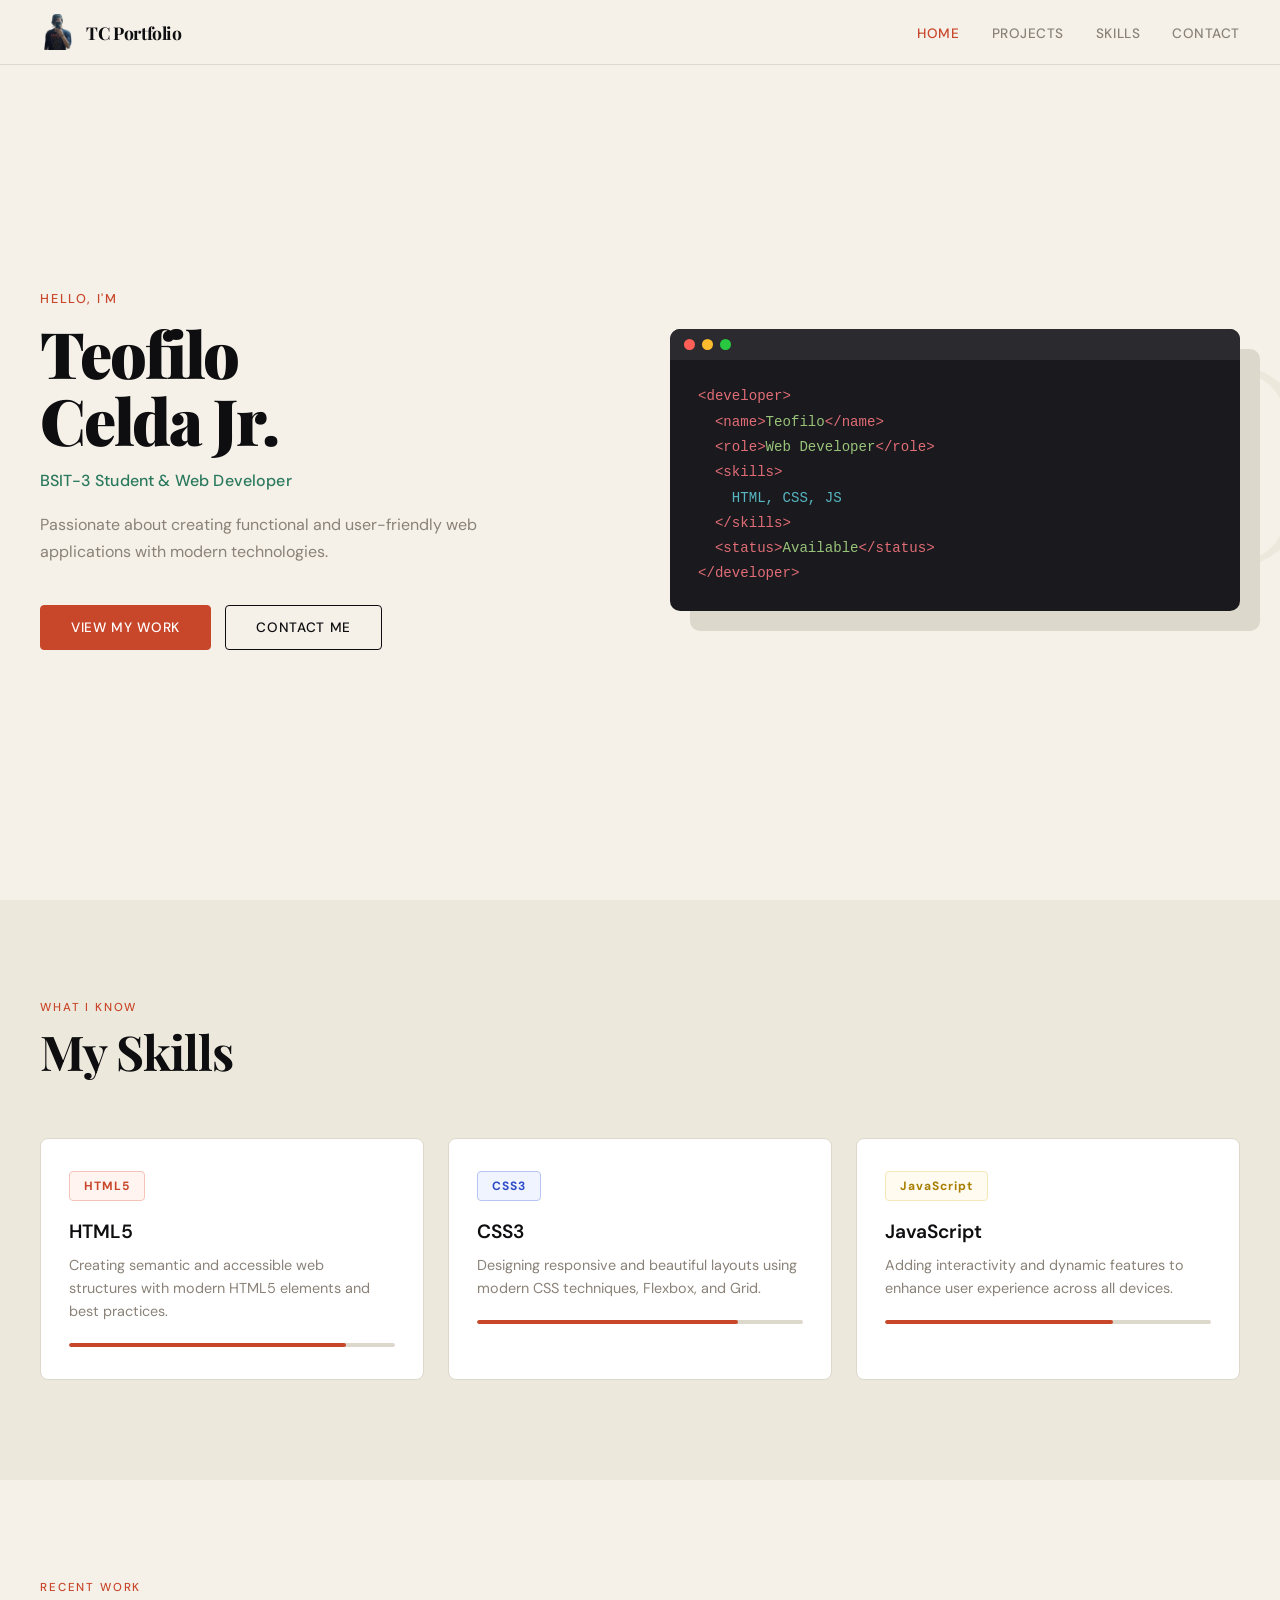
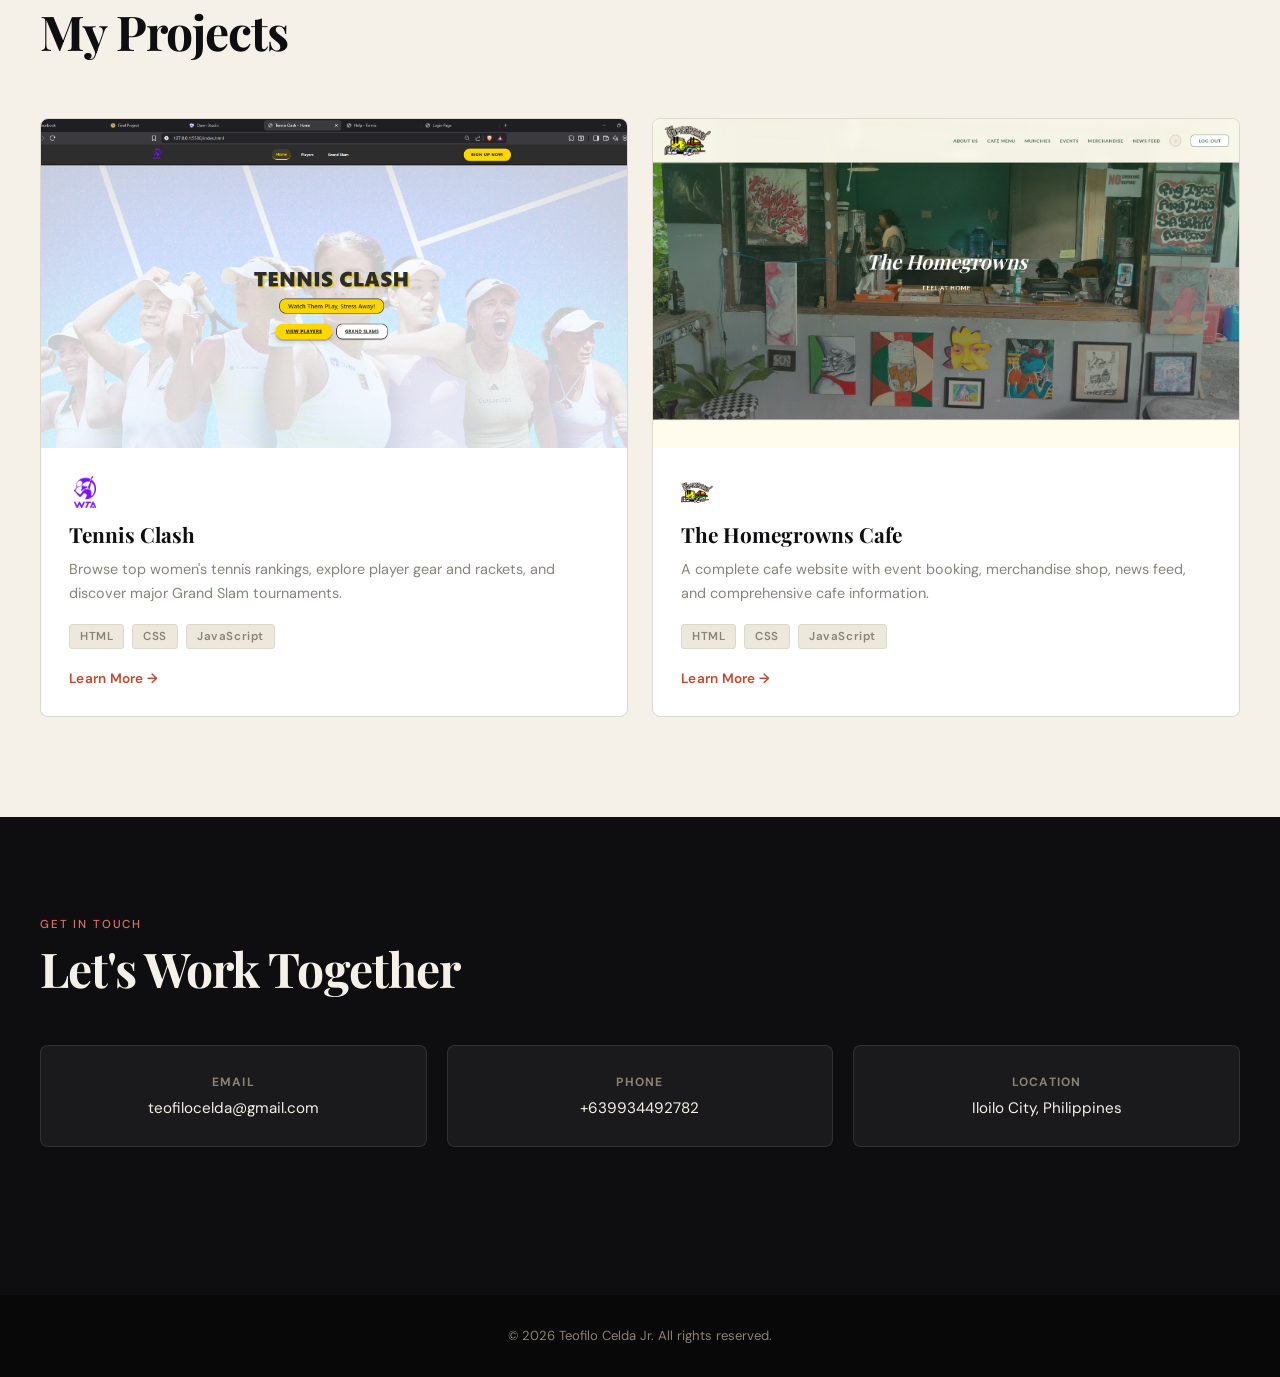
==== index.html @ 82061b2f "Update index.html removed the tennis clash" ====
<!DOCTYPE html>
<html lang="en">
<head>
    <meta charset="UTF-8">
    <meta name="viewport" content="width=device-width, initial-scale=1.0">
    <title>Teofilo Celda Jr. — Portfolio</title>
    <link href="https://fonts.googleapis.com/css2?family=Playfair+Display:ital,wght@0,700;0,900;1,700&family=DM+Sans:wght@300;400;500&display=swap" rel="stylesheet">
    <style>
        *, *::before, *::after { box-sizing: border-box; margin: 0; padding: 0; }

        :root {
            --ink: #0e0e10;
            --paper: #f5f0e8;
            --cream: #ede8dc;
            --accent: #c8472b;
            --accent2: #2b7a5e;
            --muted: #8a8278;
            --card-bg: #fff;
            --border: #ddd8cc;
        }

        html { scroll-behavior: smooth; }

        body {
            font-family: 'DM Sans', sans-serif;
            background: var(--paper);
            color: var(--ink);
            overflow-x: hidden;
        }

        /* ── NAVBAR ── */
        .navbar {
            position: fixed; top: 0; left: 0; right: 0; z-index: 100;
            background: var(--paper);
            border-bottom: 1.5px solid var(--border);
            padding: 0 2rem;
        }
        .nav-inner {
            max-width: 1200px; margin: 0 auto;
            display: flex; align-items: center; justify-content: space-between;
            height: 64px;
        }
        .nav-logo-wrap { display: flex; align-items: center; gap: 10px; text-decoration: none; }
        .nav-logo { width: 36px; height: 36px; object-fit: contain; border-radius: 6px; }
        .nav-brand {
            font-family: 'Playfair Display', serif;
            font-size: 1.1rem; font-weight: 700;
            color: var(--ink); letter-spacing: -0.02em;
        }
        .nav-links { list-style: none; display: flex; gap: 2rem; }
        .nav-links a {
            text-decoration: none; color: var(--muted);
            font-size: 0.85rem; font-weight: 500; letter-spacing: 0.04em;
            text-transform: uppercase; transition: color 0.2s;
        }
        .nav-links a:hover, .nav-links a.active { color: var(--accent); }

        /* ── HERO ── */
        .hero {
            min-height: 100vh;
            padding: 120px 2rem 80px;
            display: flex; align-items: center;
            position: relative; overflow: hidden;
        }
        .hero::before {
            content: 'TC';
            position: absolute; right: -0.05em; top: 50%; transform: translateY(-50%);
            font-family: 'Playfair Display', serif;
            font-size: clamp(180px, 22vw, 340px);
            font-weight: 900; color: var(--cream);
            line-height: 1; pointer-events: none; user-select: none;
            letter-spacing: -0.06em;
        }
        .hero-inner {
            max-width: 1200px; margin: 0 auto; width: 100%;
            display: grid; grid-template-columns: 1fr 1fr; gap: 60px;
            align-items: center; position: relative; z-index: 1;
        }
        .greeting {
            font-size: 0.8rem; letter-spacing: 0.14em; text-transform: uppercase;
            color: var(--accent); font-weight: 500; margin-bottom: 12px;
        }
        .hero-name {
            font-family: 'Playfair Display', serif;
            font-size: clamp(2.8rem, 5vw, 4.5rem);
            line-height: 1.05; font-weight: 900;
            letter-spacing: -0.03em; margin-bottom: 16px;
        }
        .hero-title {
            font-size: 1rem; color: var(--accent2); font-weight: 500;
            margin-bottom: 20px; letter-spacing: 0.01em;
        }
        .hero-desc {
            font-size: 1rem; color: var(--muted); line-height: 1.7;
            max-width: 440px; margin-bottom: 40px;
        }
        .hero-btns { display: flex; gap: 14px; flex-wrap: wrap; }
        .btn {
            padding: 13px 30px; border-radius: 4px;
            font-size: 0.85rem; font-weight: 500; letter-spacing: 0.05em;
            text-transform: uppercase; text-decoration: none;
            transition: all 0.22s; cursor: pointer; border: 1.5px solid transparent;
            display: inline-block;
        }
        .btn-primary { background: var(--accent); color: #fff; border-color: var(--accent); }
        .btn-primary:hover { background: #a33520; border-color: #a33520; }
        .btn-secondary { background: transparent; color: var(--ink); border-color: var(--ink); }
        .btn-secondary:hover { background: var(--ink); color: var(--paper); }

        /* code block */
        .code-block {
            background: #1a1a1e;
            border-radius: 10px; overflow: hidden;
            box-shadow: 20px 20px 0 var(--border);
        }
        .code-header {
            background: #2a2a2f; padding: 10px 14px;
            display: flex; gap: 7px; align-items: center;
        }
        .dot { width: 11px; height: 11px; border-radius: 50%; }
        .dot.r { background: #ff5f57; }
        .dot.y { background: #febc2e; }
        .dot.g { background: #28c840; }
        .code-body {
            padding: 24px 28px;
            font-family: 'Courier New', monospace;
            font-size: 0.88rem; line-height: 1.8;
            color: #abb2bf;
        }
        .code-body .tag { color: #e06c75; }
        .code-body .val { color: #98c379; }
        .code-body .attr { color: #56b6c2; }

        /* ── SECTION COMMONS ── */
        section { padding: 100px 2rem; }
        .section-inner { max-width: 1200px; margin: 0 auto; }
        .section-label {
            font-size: 0.72rem; letter-spacing: 0.16em; text-transform: uppercase;
            color: var(--accent); font-weight: 500; margin-bottom: 10px;
        }
        .section-title {
            font-family: 'Playfair Display', serif;
            font-size: clamp(2rem, 4vw, 3rem);
            font-weight: 700; letter-spacing: -0.02em;
            margin-bottom: 60px; line-height: 1.1;
        }

        /* ── SKILLS ── */
        .skills-section { background: var(--cream); }
        .skills-grid {
            display: grid; grid-template-columns: repeat(3, 1fr); gap: 24px;
        }
        .skill-card {
            background: var(--card-bg); border: 1.5px solid var(--border);
            border-radius: 8px; padding: 32px 28px;
            transition: transform 0.22s, box-shadow 0.22s;
        }
        .skill-card:hover { transform: translateY(-6px); box-shadow: 0 16px 40px rgba(0,0,0,0.08); }
        .skill-badge {
            display: inline-block; padding: 6px 14px; border-radius: 4px;
            font-size: 0.75rem; font-weight: 700; letter-spacing: 0.08em;
            margin-bottom: 18px;
        }
        .badge-html { background: #fff4f0; color: #c8472b; border: 1px solid #f5c4b8; }
        .badge-css { background: #f0f4ff; color: #2b4bc8; border: 1px solid #b8c4f5; }
        .badge-js { background: #fffbf0; color: #a87e00; border: 1px solid #f5e8b8; }
        .skill-card h3 { font-size: 1.2rem; font-weight: 600; margin-bottom: 10px; }
        .skill-card p { font-size: 0.9rem; color: var(--muted); line-height: 1.6; margin-bottom: 20px; }
        .progress-bar {
            height: 4px; background: var(--border); border-radius: 99px; overflow: hidden;
        }
        .progress {
            height: 100%; background: var(--accent); border-radius: 99px;
            transform-origin: left; animation: grow 1.2s ease forwards;
        }
        @keyframes grow { from { transform: scaleX(0); } to { transform: scaleX(1); } }

        /* ── PROJECTS ── */
        .projects-section { background: var(--paper); }
        .projects-grid {
            display: grid; grid-template-columns: 1fr 1fr; gap: 24px;
        }
        .project-card {
            background: var(--card-bg); border: 1.5px solid var(--border);
            border-radius: 8px; overflow: hidden;
            transition: transform 0.22s, box-shadow 0.22s;
        }
        .project-card:hover { transform: translateY(-6px); box-shadow: 0 20px 50px rgba(0,0,0,0.1); }
        .project-card.featured { grid-column: 1 / -1; display: grid; grid-template-columns: 1fr 1fr; }
        .project-img-wrap { position: relative; overflow: hidden; aspect-ratio: 16/9; }
        .project-card.featured .project-img-wrap { aspect-ratio: auto; min-height: 280px; }
        .project-img-wrap img {
            width: 100%; height: 100%; object-fit: cover;
            transition: transform 0.4s;
        }
        .project-card:hover .project-img-wrap img { transform: scale(1.04); }
        .project-overlay {
            position: absolute; inset: 0;
            background: rgba(14,14,16,0.6);
            display: flex; align-items: center; justify-content: center;
            opacity: 0; transition: opacity 0.3s;
        }
        .project-card:hover .project-overlay { opacity: 1; }
        .btn-view {
            padding: 10px 24px; background: #fff; color: var(--ink);
            border-radius: 4px; font-size: 0.82rem; font-weight: 600;
            letter-spacing: 0.05em; text-transform: uppercase; text-decoration: none;
            transition: background 0.2s;
        }
        .btn-view:hover { background: var(--accent); color: #fff; }
        .badge-featured {
            position: absolute; top: 14px; left: 14px;
            background: var(--accent); color: #fff;
            font-size: 0.68rem; font-weight: 700; letter-spacing: 0.1em;
            text-transform: uppercase; padding: 4px 10px; border-radius: 3px;
            z-index: 2;
        }
        .project-info { padding: 28px; }
        .project-logo-wrap { display: flex; align-items: center; gap: 10px; margin-bottom: 12px; }
        .project-logo { width: 32px; height: 32px; object-fit: contain; border-radius: 5px; }
        .project-info h3 {
            font-family: 'Playfair Display', serif;
            font-size: 1.3rem; font-weight: 700; margin-bottom: 10px;
        }
        .project-info p { font-size: 0.9rem; color: var(--muted); line-height: 1.65; margin-bottom: 18px; }
        .tech-stack { display: flex; gap: 8px; flex-wrap: wrap; margin-bottom: 18px; }
        .tech-tag {
            padding: 4px 10px; background: var(--cream);
            border: 1px solid var(--border); border-radius: 3px;
            font-size: 0.72rem; font-weight: 600; letter-spacing: 0.05em; color: var(--muted);
        }
        .project-link {
            font-size: 0.85rem; font-weight: 600; color: var(--accent);
            text-decoration: none; letter-spacing: 0.02em;
            transition: letter-spacing 0.2s;
        }
        .project-link:hover { letter-spacing: 0.08em; }

        /* ── CONTACT ── */
        .contact-section { background: var(--ink); color: var(--paper); }
        .contact-section .section-label { color: #e07060; }
        .contact-section .section-title { color: var(--paper); margin-bottom: 50px; }
        .contact-grid {
            display: grid; grid-template-columns: repeat(3, 1fr); gap: 20px;
            margin-bottom: 48px;
        }
        .contact-card {
            background: rgba(255,255,255,0.05);
            border: 1px solid rgba(255,255,255,0.1);
            border-radius: 8px; padding: 28px 24px;
            text-align: center;
        }
        .contact-icon { font-size: 1.8rem; margin-bottom: 12px; }
        .contact-card h3 { font-size: 0.75rem; letter-spacing: 0.1em; text-transform: uppercase; color: var(--muted); margin-bottom: 8px; }
        .contact-card p { font-size: 0.95rem; color: var(--paper); }
        .socials { display: flex; gap: 14px; justify-content: center; flex-wrap: wrap; }
        .social-link {
            padding: 11px 28px; border-radius: 4px; font-size: 0.82rem;
            font-weight: 600; letter-spacing: 0.06em; text-transform: uppercase;
            text-decoration: none; border: 1.5px solid rgba(255,255,255,0.2);
            color: var(--paper); transition: all 0.22s;
        }
        .social-link:hover { background: var(--accent); border-color: var(--accent); }

        /* ── FOOTER ── */
        .footer {
            background: #080809; color: var(--muted);
            text-align: center; padding: 28px 2rem;
            font-size: 0.82rem; line-height: 2;
        }

        /* ── RESPONSIVE ── */
        @media (max-width: 900px) {
            .hero-inner { grid-template-columns: 1fr; }
            .hero::before { display: none; }
            .skills-grid { grid-template-columns: 1fr; }
            .projects-grid { grid-template-columns: 1fr; }
            .project-card.featured { grid-template-columns: 1fr; }
            .contact-grid { grid-template-columns: 1fr; }
        }
        @media (max-width: 600px) {
            .nav-links { display: none; }
        }
    </style>
</head>
<body>

    <nav class="navbar">
        <div class="nav-inner">
            <a href="index.html" class="nav-logo-wrap">
                <img src="assets/logo/tclogo.png" alt="TC Logo" class="nav-logo">
                <span class="nav-brand">TC Portfolio</span>
            </a>
            <ul class="nav-links">
                <li><a href="index.html" class="active">Home</a></li>
                <li><a href="#projects">Projects</a></li>
                <li><a href="#skills">Skills</a></li>
                <li><a href="#contact">Contact</a></li>
            </ul>
        </div>
    </nav>

    <!-- HERO -->
    <header class="hero">
        <div class="hero-inner">
            <div class="hero-text">
                <p class="greeting">Hello, I'm</p>
                <h1 class="hero-name">Teofilo<br>Celda Jr.</h1>
                <p class="hero-title">BSIT-3 Student &amp; Web Developer</p>
                <p class="hero-desc">Passionate about creating functional and user-friendly web applications with modern technologies.</p>
                <div class="hero-btns">
                    <a href="#projects" class="btn btn-primary">View My Work</a>
                    <a href="#contact" class="btn btn-secondary">Contact Me</a>
                </div>
            </div>
            <div class="hero-visual">
                <div class="code-block">
                    <div class="code-header">
                        <span class="dot r"></span>
                        <span class="dot y"></span>
                        <span class="dot g"></span>
                    </div>
                    <div class="code-body">
                        <span class="tag">&lt;developer&gt;</span><br>
                        &nbsp;&nbsp;<span class="tag">&lt;name&gt;</span><span class="val">Teofilo</span><span class="tag">&lt;/name&gt;</span><br>
                        &nbsp;&nbsp;<span class="tag">&lt;role&gt;</span><span class="val">Web Developer</span><span class="tag">&lt;/role&gt;</span><br>
                        &nbsp;&nbsp;<span class="tag">&lt;skills&gt;</span><br>
                        &nbsp;&nbsp;&nbsp;&nbsp;<span class="attr">HTML, CSS, JS</span><br>
                        &nbsp;&nbsp;<span class="tag">&lt;/skills&gt;</span><br>
                        &nbsp;&nbsp;<span class="tag">&lt;status&gt;</span><span class="val">Available</span><span class="tag">&lt;/status&gt;</span><br>
                        <span class="tag">&lt;/developer&gt;</span>
                    </div>
                </div>
            </div>
        </div>
    </header>

    <!-- SKILLS -->
    <section id="skills" class="skills-section">
        <div class="section-inner">
            <p class="section-label">What I know</p>
            <h2 class="section-title">My Skills</h2>
            <div class="skills-grid">
                <div class="skill-card">
                    <span class="skill-badge badge-html">HTML5</span>
                    <h3>HTML5</h3>
                    <p>Creating semantic and accessible web structures with modern HTML5 elements and best practices.</p>
                    <div class="progress-bar"><div class="progress" style="width:85%"></div></div>
                </div>
                <div class="skill-card">
                    <span class="skill-badge badge-css">CSS3</span>
                    <h3>CSS3</h3>
                    <p>Designing responsive and beautiful layouts using modern CSS techniques, Flexbox, and Grid.</p>
                    <div class="progress-bar"><div class="progress" style="width:80%"></div></div>
                </div>
                <div class="skill-card">
                    <span class="skill-badge badge-js">JavaScript</span>
                    <h3>JavaScript</h3>
                    <p>Adding interactivity and dynamic features to enhance user experience across all devices.</p>
                    <div class="progress-bar"><div class="progress" style="width:70%"></div></div>
                </div>
            </div>
        </div>
    </section>

    <!-- PROJECTS -->
    <section id="projects" class="projects-section">
        <div class="section-inner">
            <p class="section-label">Recent Work</p>
            <h2 class="section-title">My Projects</h2>
            <div class="projects-grid">

                <!-- Featured -->
                <!-- Tennis Clash -->
                <div class="project-card">
                    <div class="project-img-wrap">
                        <img src="assets/tennisclash/tennisclashmainpage.png" alt="Tennis Clash">
                        <div class="project-overlay">
                            <a href="html/tennis-clash.html" class="btn-view">View Project</a>
                        </div>
                    </div>
                    <div class="project-info">
                        <div class="project-logo-wrap">
                            <img src="assets/logo/tennisclashlogo.png" alt="Tennis Clash Logo" class="project-logo">
                        </div>
                        <h3>Tennis Clash</h3>
                        <p>Browse top women's tennis rankings, explore player gear and rackets, and discover major Grand Slam tournaments.</p>
                        <div class="tech-stack">
                            <span class="tech-tag">HTML</span>
                            <span class="tech-tag">CSS</span>
                            <span class="tech-tag">JavaScript</span>
                        </div>
                        <a href="html/tennis-clash.html" class="project-link">Learn More →</a>
                    </div>
                </div>

                <!-- Homegrowns -->
                <div class="project-card">
                    <div class="project-img-wrap">
                        <img src="assets/thehomegrowns/thehomegrownsmainpage.png" alt="The Homegrowns">
                        <div class="project-overlay">
                            <a href="html/the-homegrowns.html" class="btn-view">View Project</a>
                        </div>
                    </div>
                    <div class="project-info">
                        <div class="project-logo-wrap">
                            <img src="assets/logo/thehomegrownslogo.png" alt="Homegrowns Logo" class="project-logo">
                        </div>
                        <h3>The Homegrowns Cafe</h3>
                        <p>A complete cafe website with event booking, merchandise shop, news feed, and comprehensive cafe information.</p>
                        <div class="tech-stack">
                            <span class="tech-tag">HTML</span>
                            <span class="tech-tag">CSS</span>
                            <span class="tech-tag">JavaScript</span>
                        </div>
                        <a href="html/the-homegrowns.html" class="project-link">Learn More →</a>
                    </div>
                </div>

            </div>
        </div>
    </section>

    <!-- CONTACT -->
    <section id="contact" class="contact-section">
        <div class="section-inner">
            <p class="section-label">Get in touch</p>
            <h2 class="section-title">Let's Work Together</h2>
            <div class="contact-grid">
                <div class="contact-card">
                    <h3>Email</h3>
                    <p>teofilocelda@gmail.com</p>
                </div>
                <div class="contact-card">
                    <h3>Phone</h3>
                    <p>+639934492782</p>
                </div>
                <div class="contact-card">
                    <h3>Location</h3>
                    <p>Iloilo City, Philippines</p>
                </div>
            </div>
        </div>
    </section>

    <footer class="footer">
        <p>&copy; 2026 Teofilo Celda Jr. All rights reserved.</p>
    </footer>

</body>
</html>
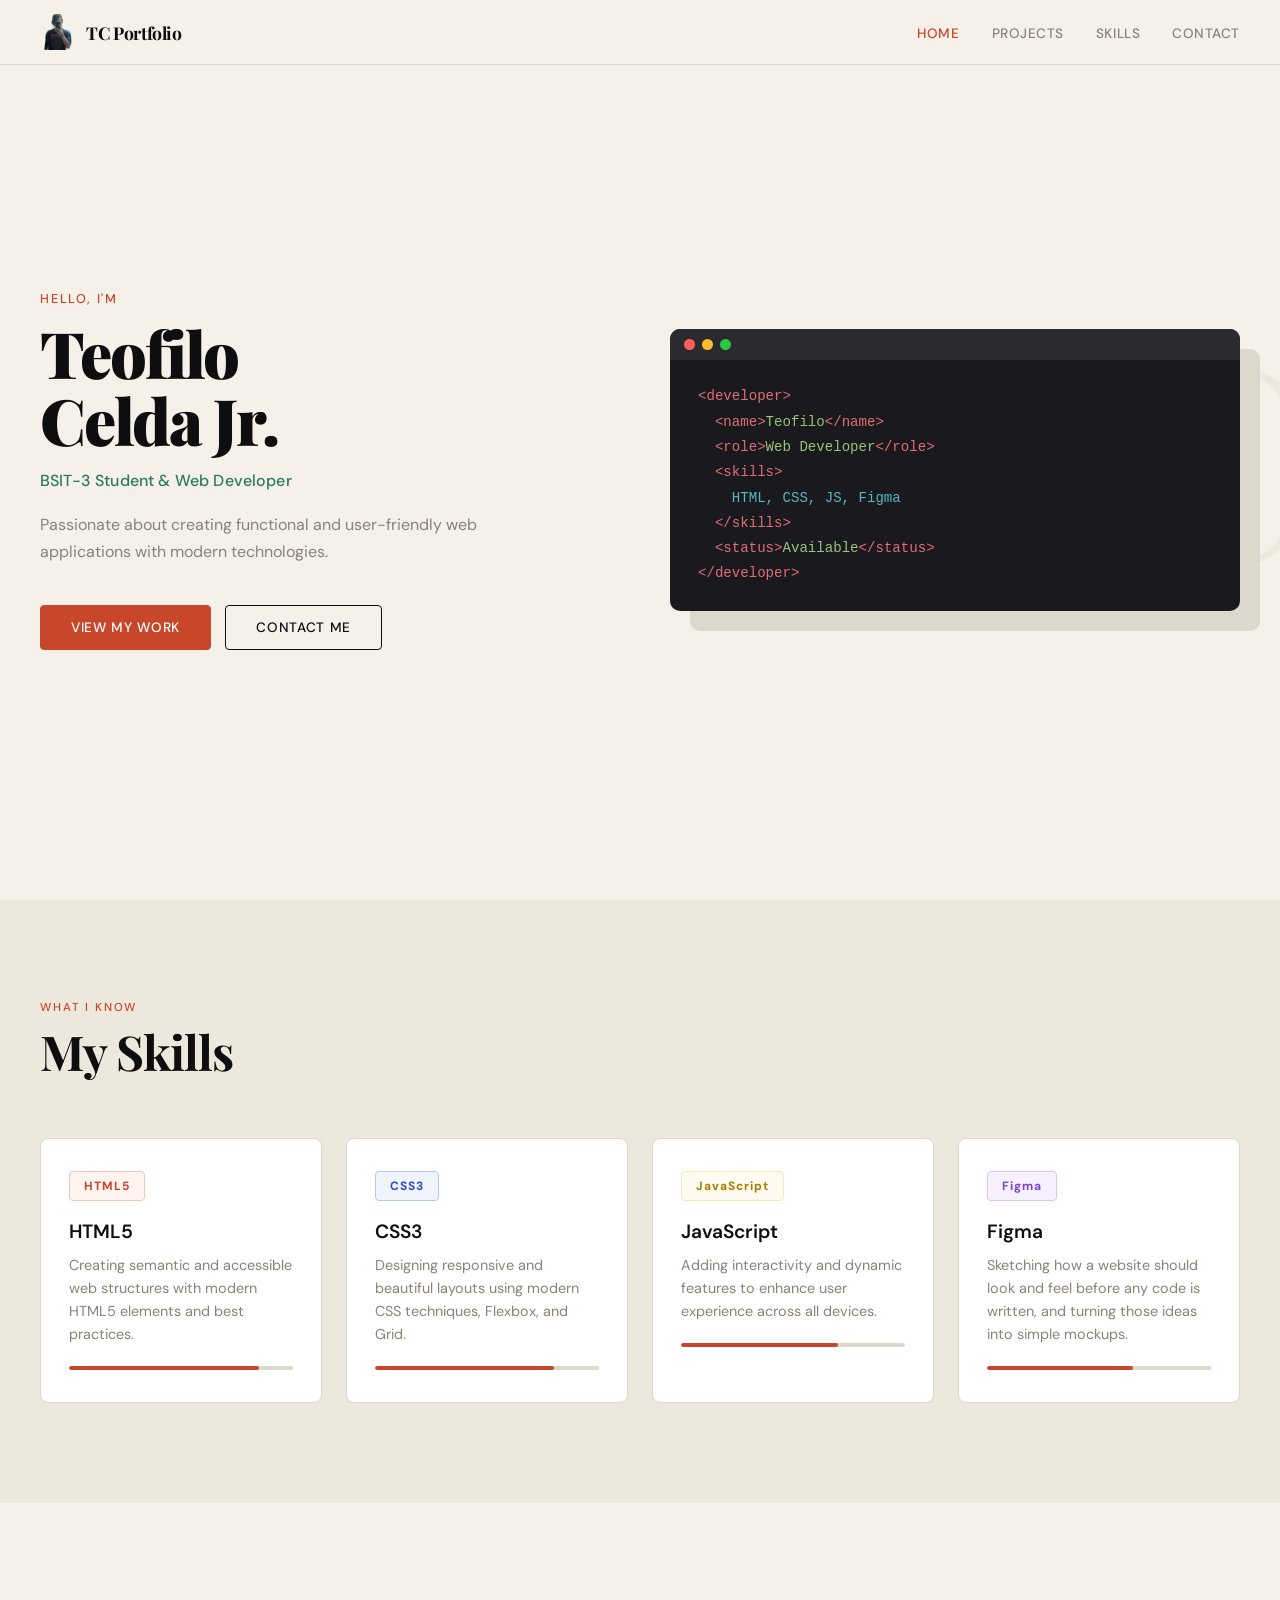
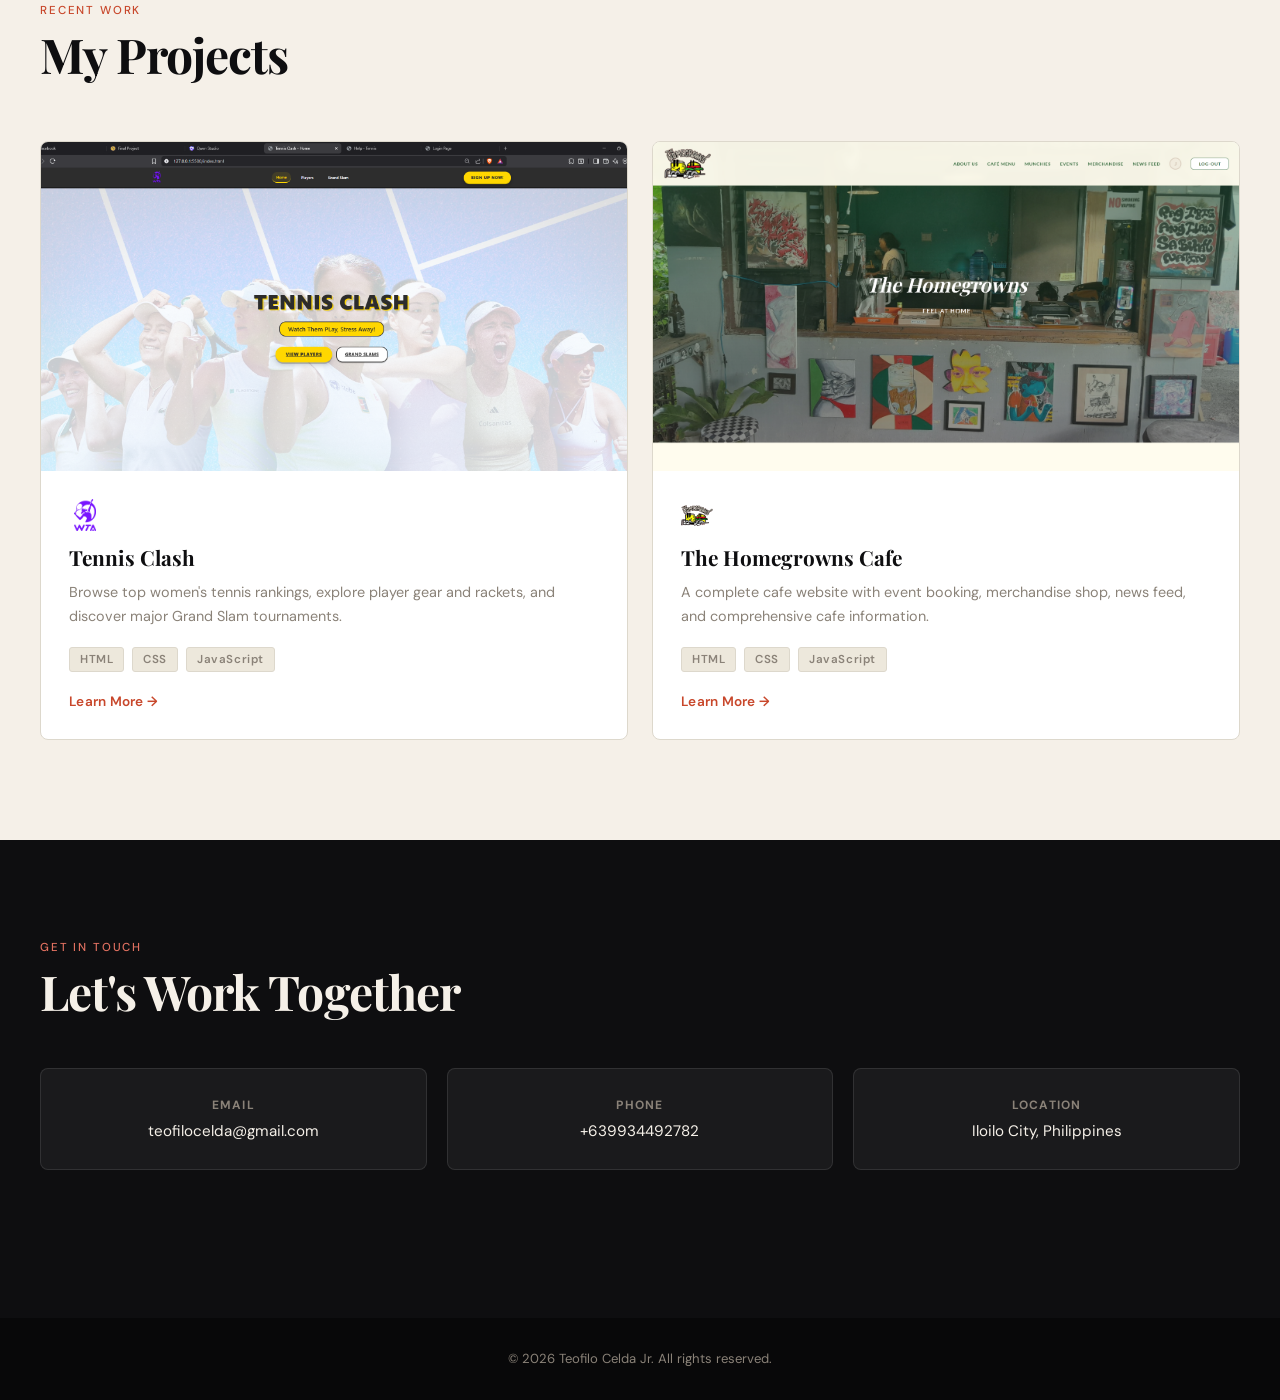
==== commit a680b1b7: "Update index.html to add figma" ====
--- a/index.html
+++ b/index.html
@@ -148,7 +148,7 @@
         /* ── SKILLS ── */
         .skills-section { background: var(--cream); }
         .skills-grid {
-            display: grid; grid-template-columns: repeat(3, 1fr); gap: 24px;
+            display: grid; grid-template-columns: repeat(4, 1fr); gap: 24px;
         }
         .skill-card {
             background: var(--card-bg); border: 1.5px solid var(--border);
@@ -164,6 +164,7 @@
         .badge-html { background: #fff4f0; color: #c8472b; border: 1px solid #f5c4b8; }
         .badge-css { background: #f0f4ff; color: #2b4bc8; border: 1px solid #b8c4f5; }
         .badge-js { background: #fffbf0; color: #a87e00; border: 1px solid #f5e8b8; }
+        .badge-figma { background: #f7f0ff; color: #7a3fd1; border: 1px solid #d9c4f5; }
         .skill-card h3 { font-size: 1.2rem; font-weight: 600; margin-bottom: 10px; }
         .skill-card p { font-size: 0.9rem; color: var(--muted); line-height: 1.6; margin-bottom: 20px; }
         .progress-bar {
@@ -270,16 +271,19 @@
         }
 
         /* ── RESPONSIVE ── */
+        @media (max-width: 1100px) {
+            .skills-grid { grid-template-columns: repeat(2, 1fr); }
+        }
         @media (max-width: 900px) {
             .hero-inner { grid-template-columns: 1fr; }
             .hero::before { display: none; }
-            .skills-grid { grid-template-columns: 1fr; }
             .projects-grid { grid-template-columns: 1fr; }
             .project-card.featured { grid-template-columns: 1fr; }
             .contact-grid { grid-template-columns: 1fr; }
         }
         @media (max-width: 600px) {
             .nav-links { display: none; }
+            .skills-grid { grid-template-columns: 1fr; }
         }
     </style>
 </head>
@@ -325,7 +329,7 @@
                         &nbsp;&nbsp;<span class="tag">&lt;name&gt;</span><span class="val">Teofilo</span><span class="tag">&lt;/name&gt;</span><br>
                         &nbsp;&nbsp;<span class="tag">&lt;role&gt;</span><span class="val">Web Developer</span><span class="tag">&lt;/role&gt;</span><br>
                         &nbsp;&nbsp;<span class="tag">&lt;skills&gt;</span><br>
-                        &nbsp;&nbsp;&nbsp;&nbsp;<span class="attr">HTML, CSS, JS</span><br>
+                        &nbsp;&nbsp;&nbsp;&nbsp;<span class="attr">HTML, CSS, JS, Figma</span><br>
                         &nbsp;&nbsp;<span class="tag">&lt;/skills&gt;</span><br>
                         &nbsp;&nbsp;<span class="tag">&lt;status&gt;</span><span class="val">Available</span><span class="tag">&lt;/status&gt;</span><br>
                         <span class="tag">&lt;/developer&gt;</span>
@@ -359,6 +363,12 @@
                     <p>Adding interactivity and dynamic features to enhance user experience across all devices.</p>
                     <div class="progress-bar"><div class="progress" style="width:70%"></div></div>
                 </div>
+                <div class="skill-card">
+                    <span class="skill-badge badge-figma">Figma</span>
+                    <h3>Figma</h3>
+                    <p>Sketching how a website should look and feel before any code is written, and turning those ideas into simple mockups.</p>
+                    <div class="progress-bar"><div class="progress" style="width:65%"></div></div>
+                </div>
             </div>
         </div>
     </section>
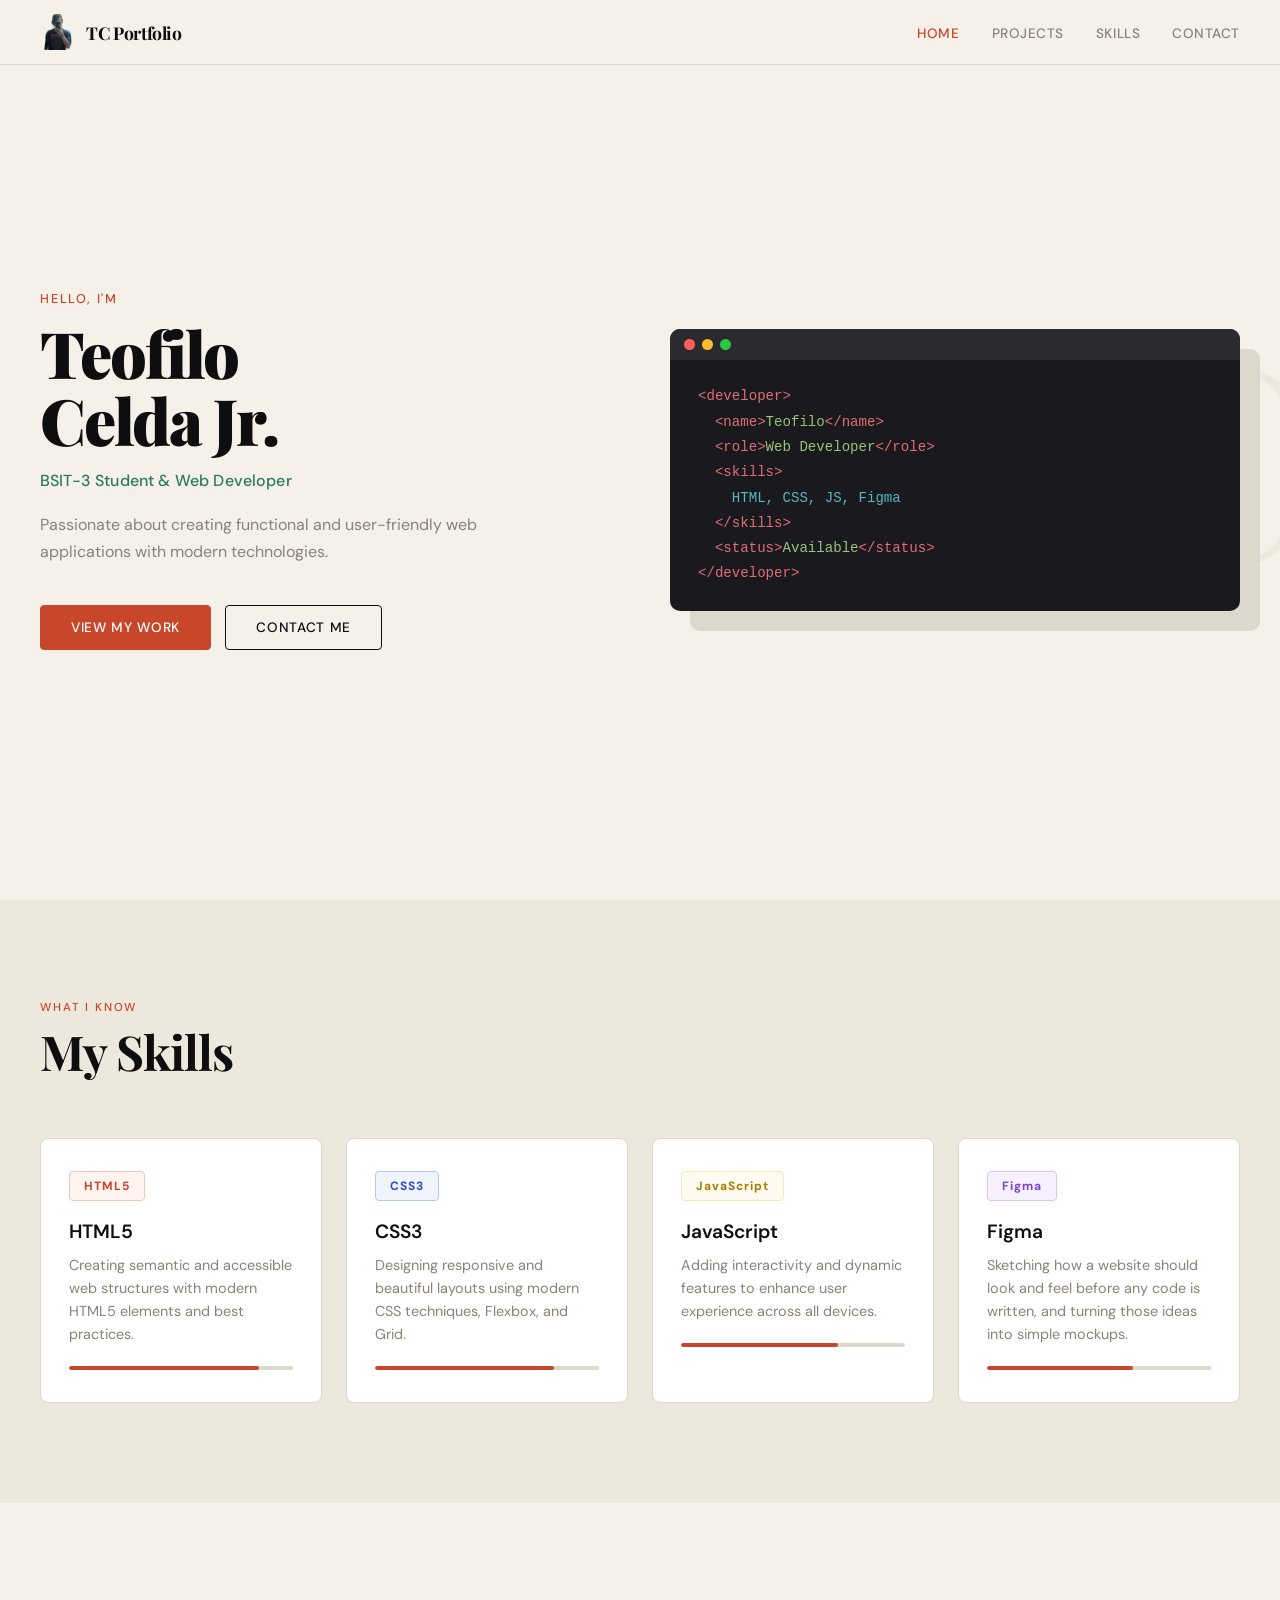
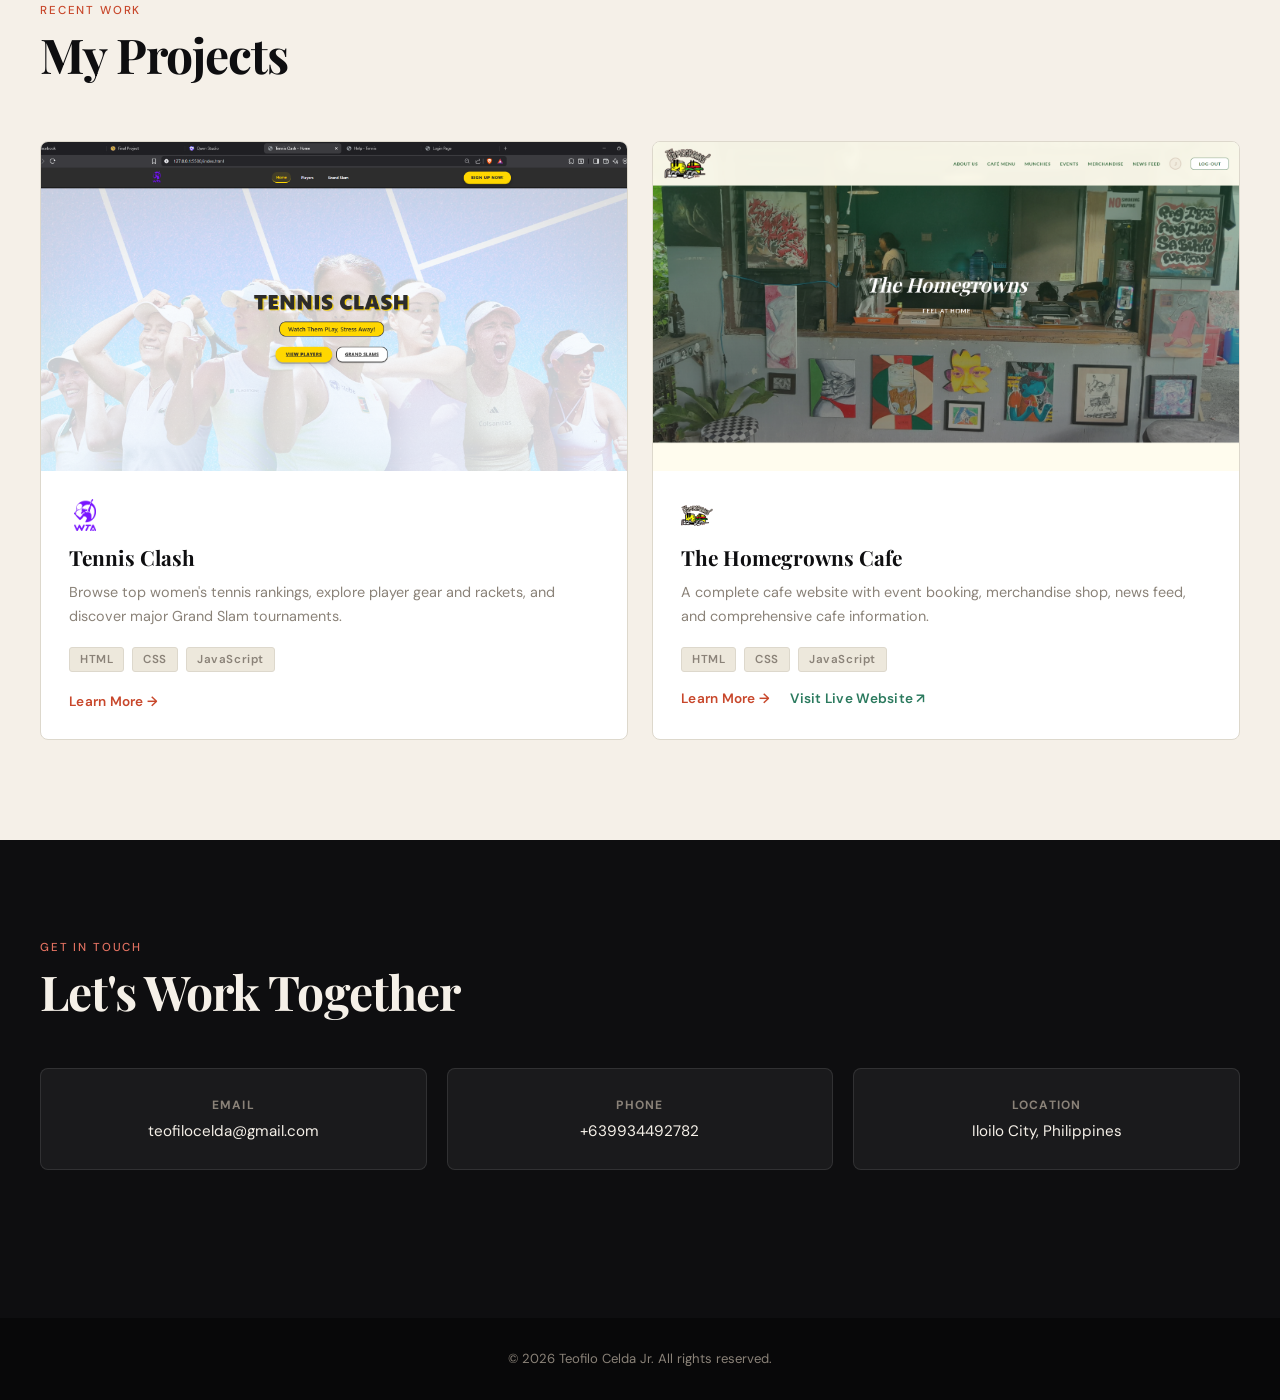
==== commit 7d729f08: "Update index.html added a link to the actual website and removed the website tennis clash" ====
--- a/index.html
+++ b/index.html
@@ -236,6 +236,13 @@
             transition: letter-spacing 0.2s;
         }
         .project-link:hover { letter-spacing: 0.08em; }
+        .project-links { display: flex; gap: 20px; flex-wrap: wrap; align-items: center; }
+        .project-link-live {
+            font-size: 0.85rem; font-weight: 600; color: var(--accent2);
+            text-decoration: none; letter-spacing: 0.02em;
+            transition: letter-spacing 0.2s;
+        }
+        .project-link-live:hover { letter-spacing: 0.08em; }
 
         /* ── CONTACT ── */
         .contact-section { background: var(--ink); color: var(--paper); }
@@ -423,7 +430,10 @@
                             <span class="tech-tag">CSS</span>
                             <span class="tech-tag">JavaScript</span>
                         </div>
-                        <a href="html/the-homegrowns.html" class="project-link">Learn More →</a>
+                        <div class="project-links">
+                            <a href="html/the-homegrowns.html" class="project-link">Learn More →</a>
+                            <a href="https://testinghomegrowns.vercel.app/index.html" class="project-link-live" target="_blank" rel="noopener noreferrer">Visit Live Website ↗</a>
+                        </div>
                     </div>
                 </div>
 
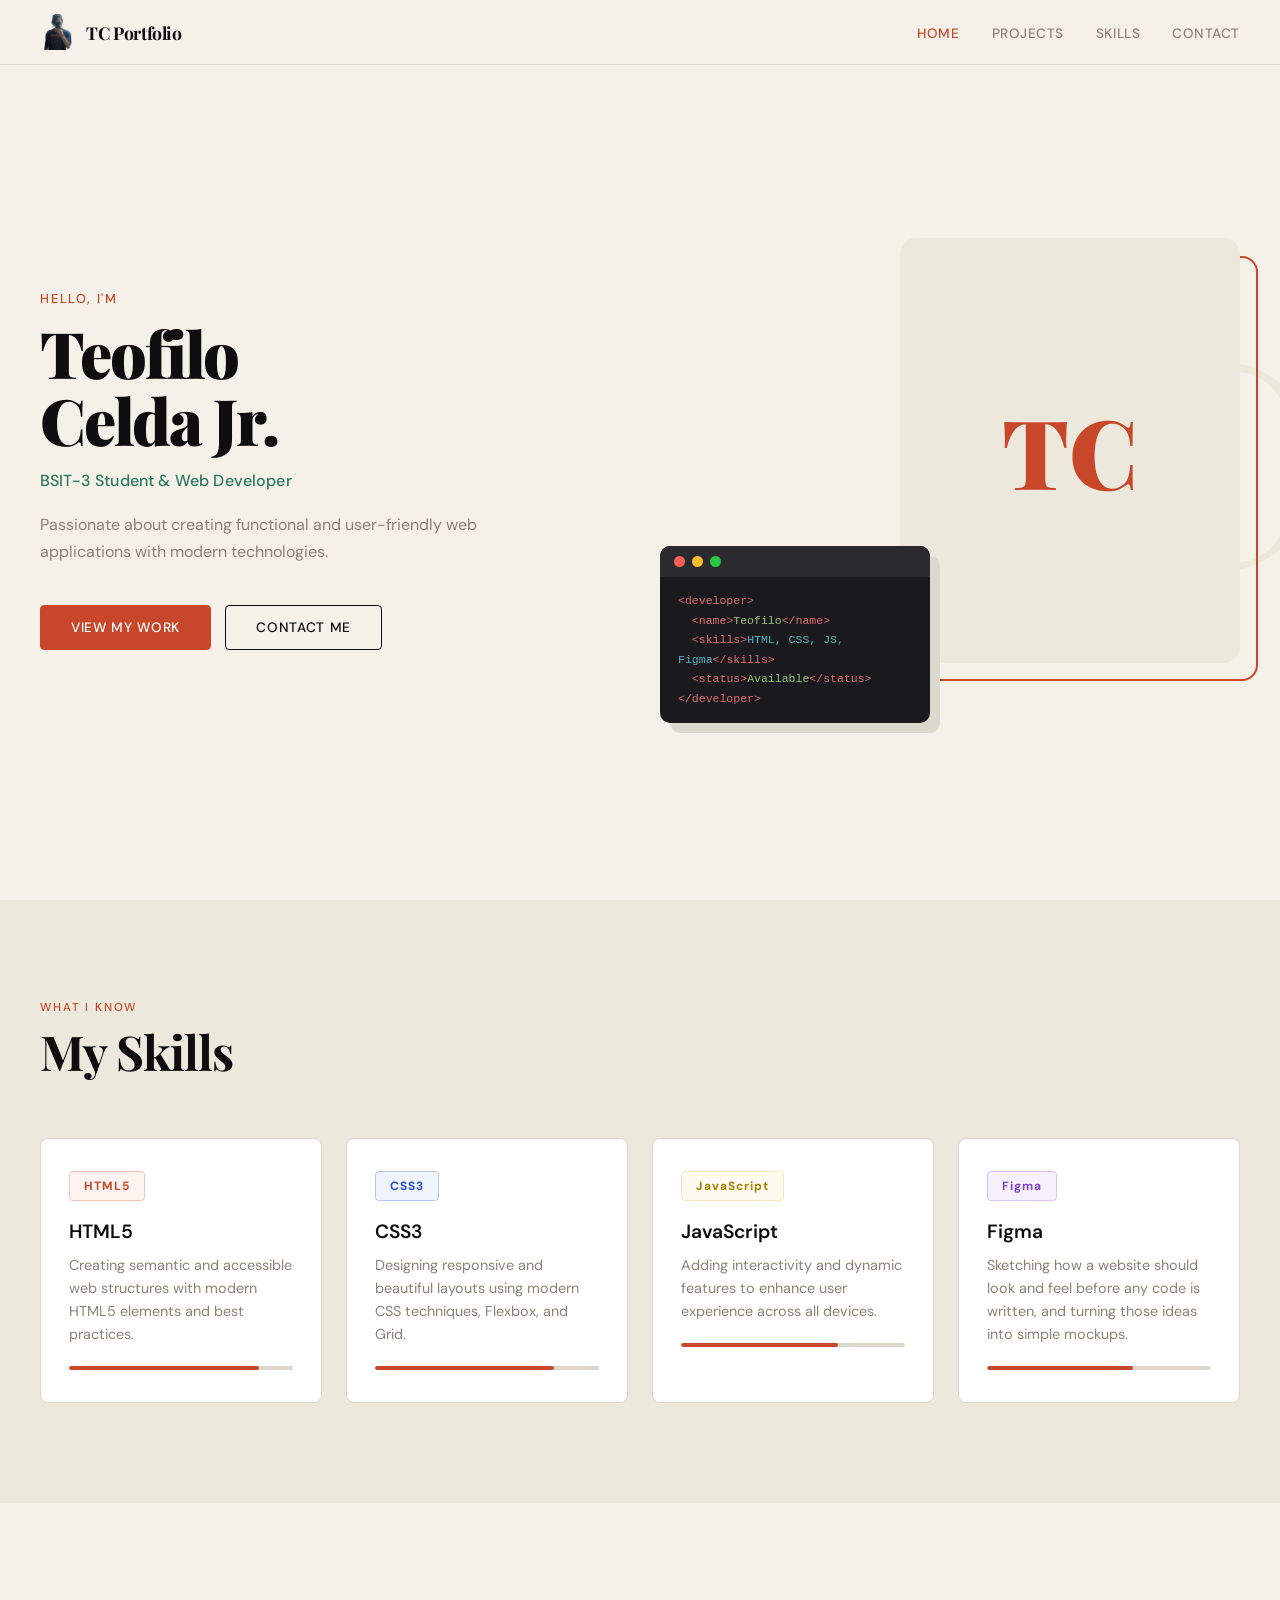
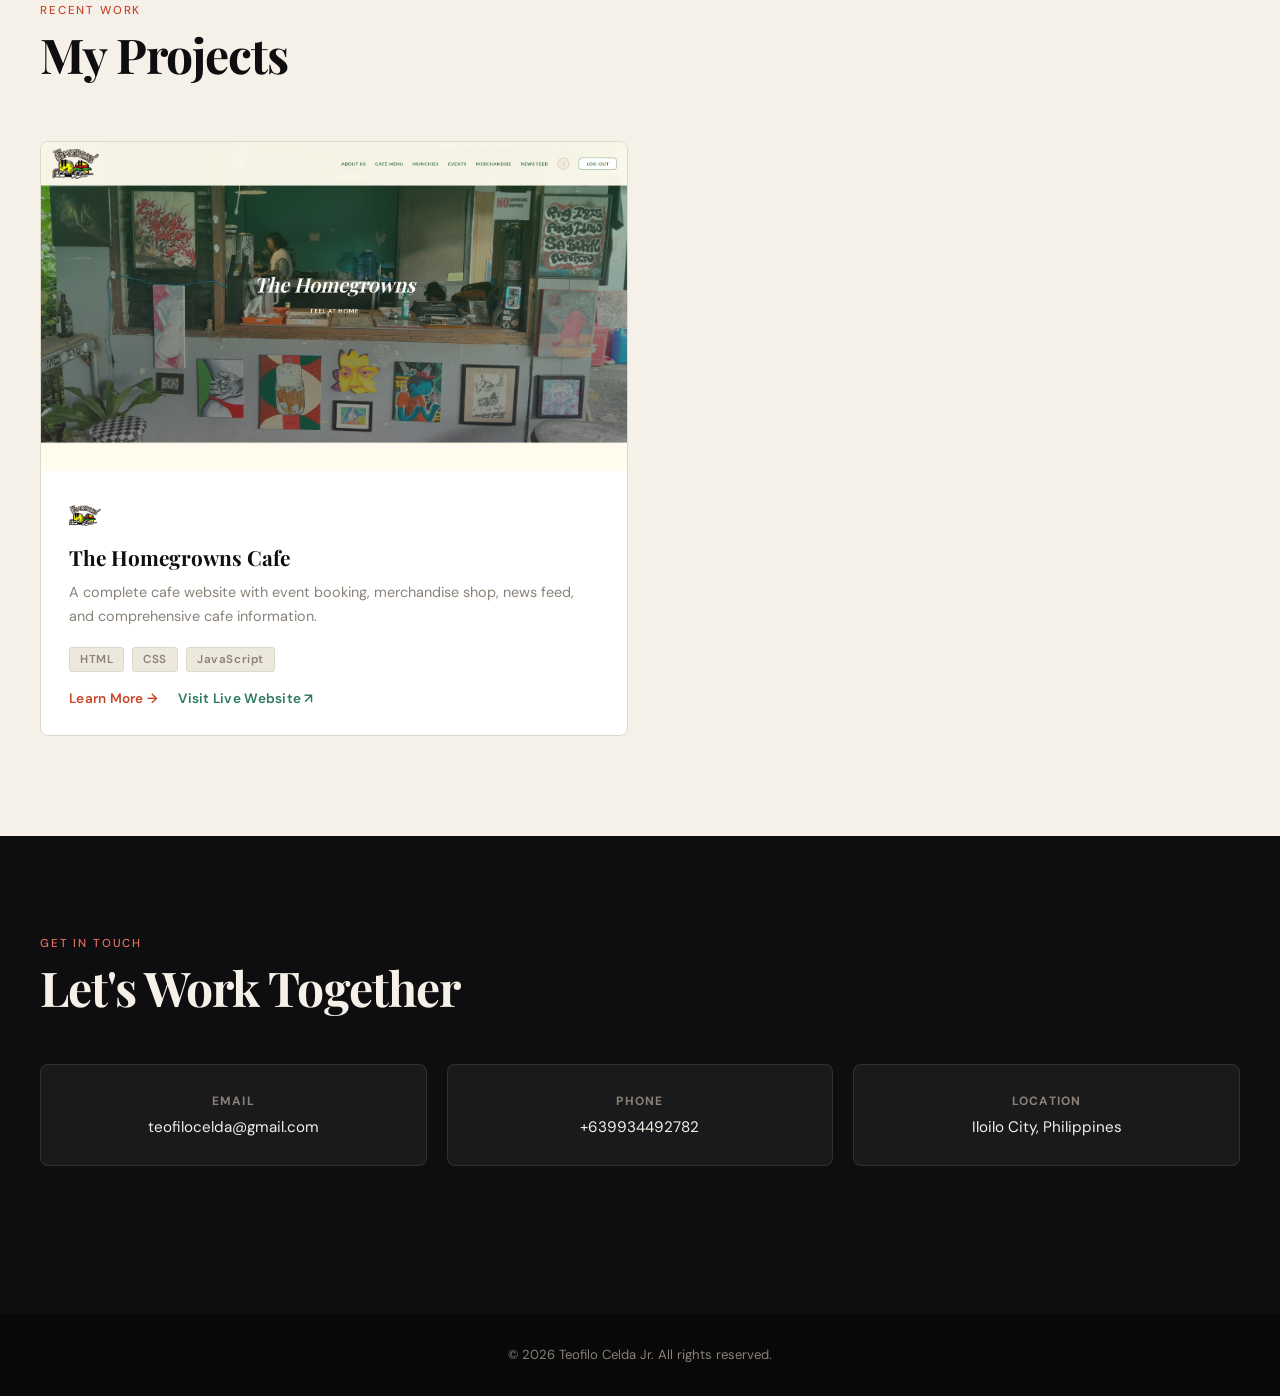
==== commit 1d6e8447: "Update index.html added profile" ====
--- a/index.html
+++ b/index.html
@@ -131,6 +131,36 @@
         .code-body .val { color: #98c379; }
         .code-body .attr { color: #56b6c2; }
 
+        /* profile picture */
+        .hero-visual { position: relative; padding: 20px 0 60px 20px; }
+        .profile-wrap {
+            position: relative; width: min(340px, 80%); margin-left: auto;
+            aspect-ratio: 4 / 5;
+        }
+        .profile-wrap::before {
+            content: ''; position: absolute; inset: 0;
+            transform: translate(18px, 18px);
+            border: 2px solid var(--accent);
+            border-radius: 16px;
+        }
+        .profile-photo {
+            position: relative; width: 100%; height: 100%;
+            border-radius: 16px; overflow: hidden;
+            background: var(--cream); z-index: 1;
+            display: flex; align-items: center; justify-content: center;
+            font-family: 'Playfair Display', serif; font-size: 6rem;
+            font-weight: 900; color: var(--accent);
+        }
+        .profile-photo img {
+            position: absolute; inset: 0; width: 100%; height: 100%;
+            object-fit: cover; object-position: center top;
+        }
+        .hero-visual .code-block {
+            position: absolute; left: -10px; bottom: 0; z-index: 4;
+            width: 270px; box-shadow: 10px 10px 0 var(--border);
+        }
+        .hero-visual .code-body { padding: 14px 18px; font-size: 0.72rem; line-height: 1.7; }
+
         /* ── SECTION COMMONS ── */
         section { padding: 100px 2rem; }
         .section-inner { max-width: 1200px; margin: 0 auto; }
@@ -287,6 +317,8 @@
             .projects-grid { grid-template-columns: 1fr; }
             .project-card.featured { grid-template-columns: 1fr; }
             .contact-grid { grid-template-columns: 1fr; }
+            .profile-wrap { margin: 0 auto; }
+            .hero-visual .code-block { left: 50%; transform: translateX(-50%); }
         }
         @media (max-width: 600px) {
             .nav-links { display: none; }
@@ -325,6 +357,13 @@
                 </div>
             </div>
             <div class="hero-visual">
+                <div class="profile-wrap">
+                    <div class="profile-photo">
+                        TC
+                        <img src="assets/profile.png" alt="Portrait of Teofilo Celda Jr."
+                             onerror="this.remove()">
+                    </div>
+                </div>
                 <div class="code-block">
                     <div class="code-header">
                         <span class="dot r"></span>
@@ -334,10 +373,7 @@
                     <div class="code-body">
                         <span class="tag">&lt;developer&gt;</span><br>
                         &nbsp;&nbsp;<span class="tag">&lt;name&gt;</span><span class="val">Teofilo</span><span class="tag">&lt;/name&gt;</span><br>
-                        &nbsp;&nbsp;<span class="tag">&lt;role&gt;</span><span class="val">Web Developer</span><span class="tag">&lt;/role&gt;</span><br>
-                        &nbsp;&nbsp;<span class="tag">&lt;skills&gt;</span><br>
-                        &nbsp;&nbsp;&nbsp;&nbsp;<span class="attr">HTML, CSS, JS, Figma</span><br>
-                        &nbsp;&nbsp;<span class="tag">&lt;/skills&gt;</span><br>
+                        &nbsp;&nbsp;<span class="tag">&lt;skills&gt;</span><span class="attr">HTML, CSS, JS, Figma</span><span class="tag">&lt;/skills&gt;</span><br>
                         &nbsp;&nbsp;<span class="tag">&lt;status&gt;</span><span class="val">Available</span><span class="tag">&lt;/status&gt;</span><br>
                         <span class="tag">&lt;/developer&gt;</span>
                     </div>
@@ -388,28 +424,6 @@
             <div class="projects-grid">
 
                 <!-- Featured -->
-                <!-- Tennis Clash -->
-                <div class="project-card">
-                    <div class="project-img-wrap">
-                        <img src="assets/tennisclash/tennisclashmainpage.png" alt="Tennis Clash">
-                        <div class="project-overlay">
-                            <a href="html/tennis-clash.html" class="btn-view">View Project</a>
-                        </div>
-                    </div>
-                    <div class="project-info">
-                        <div class="project-logo-wrap">
-                            <img src="assets/logo/tennisclashlogo.png" alt="Tennis Clash Logo" class="project-logo">
-                        </div>
-                        <h3>Tennis Clash</h3>
-                        <p>Browse top women's tennis rankings, explore player gear and rackets, and discover major Grand Slam tournaments.</p>
-                        <div class="tech-stack">
-                            <span class="tech-tag">HTML</span>
-                            <span class="tech-tag">CSS</span>
-                            <span class="tech-tag">JavaScript</span>
-                        </div>
-                        <a href="html/tennis-clash.html" class="project-link">Learn More →</a>
-                    </div>
-                </div>
 
                 <!-- Homegrowns -->
                 <div class="project-card">
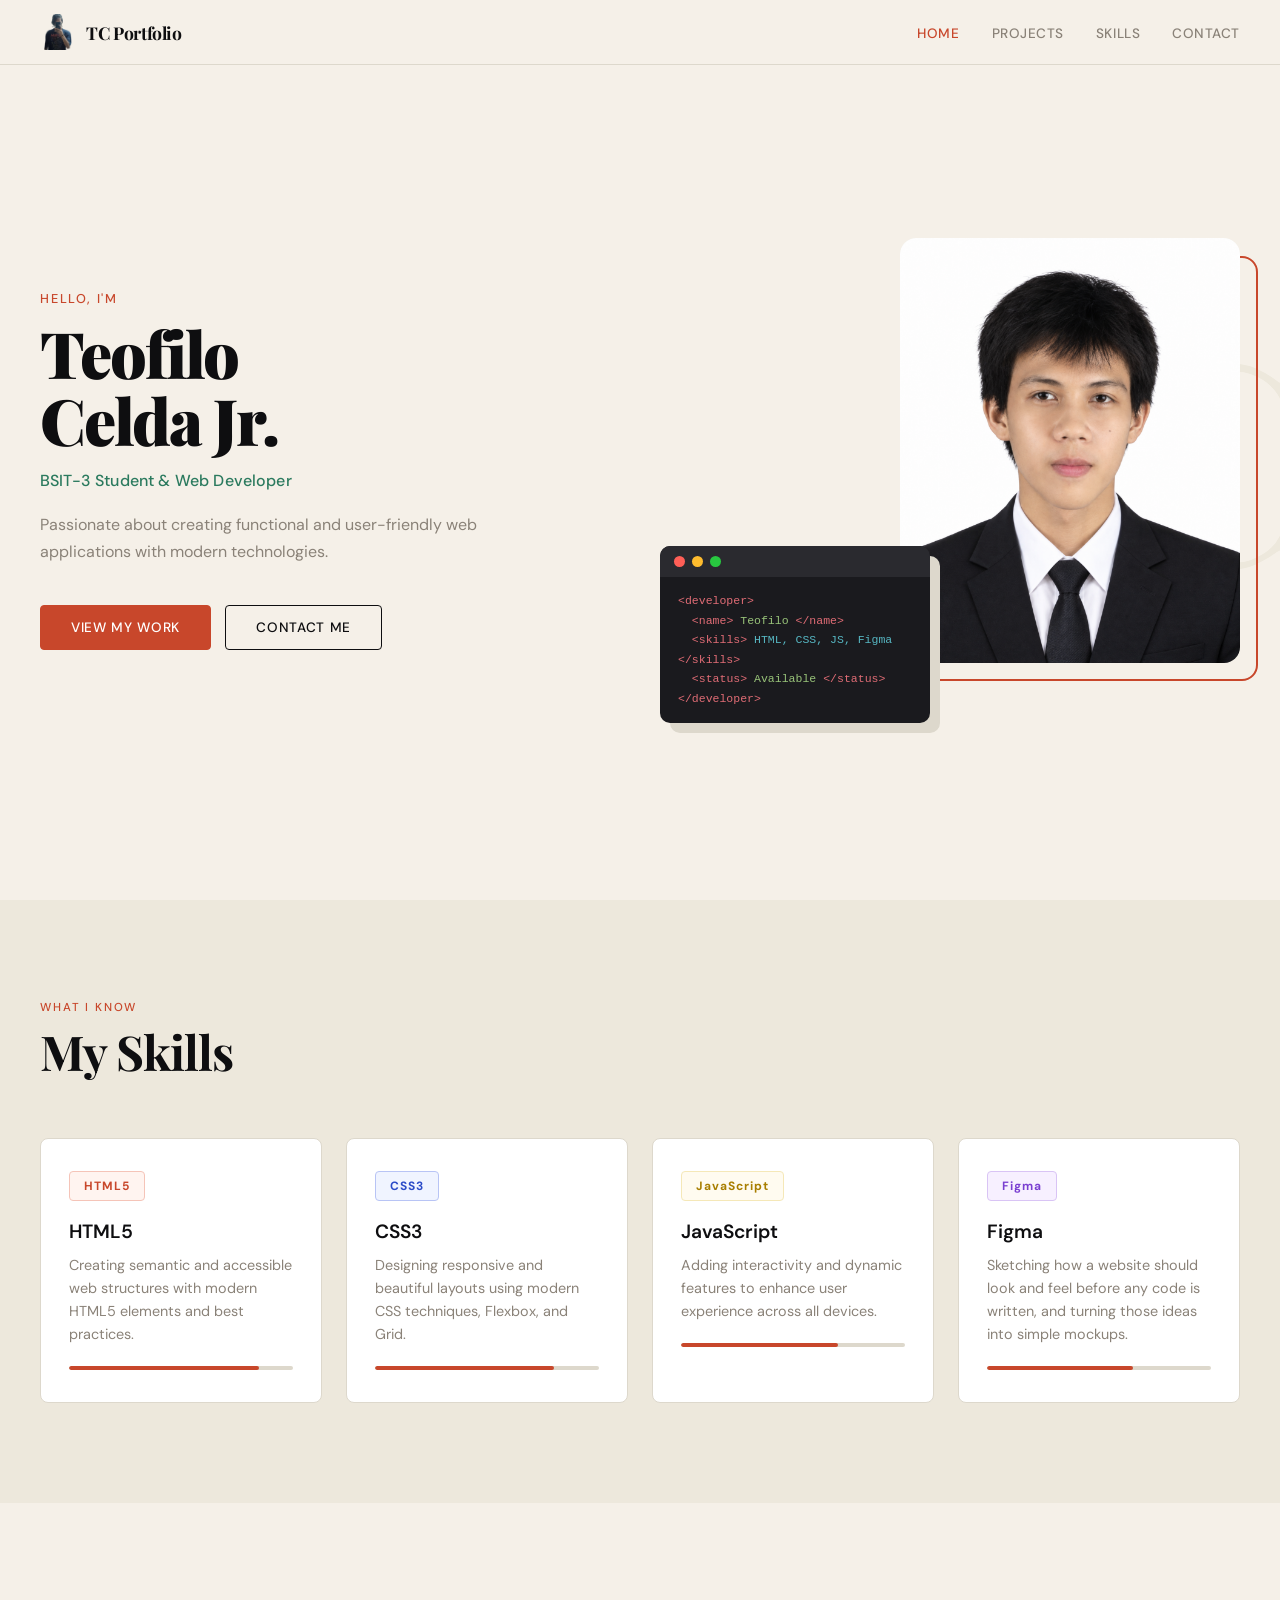
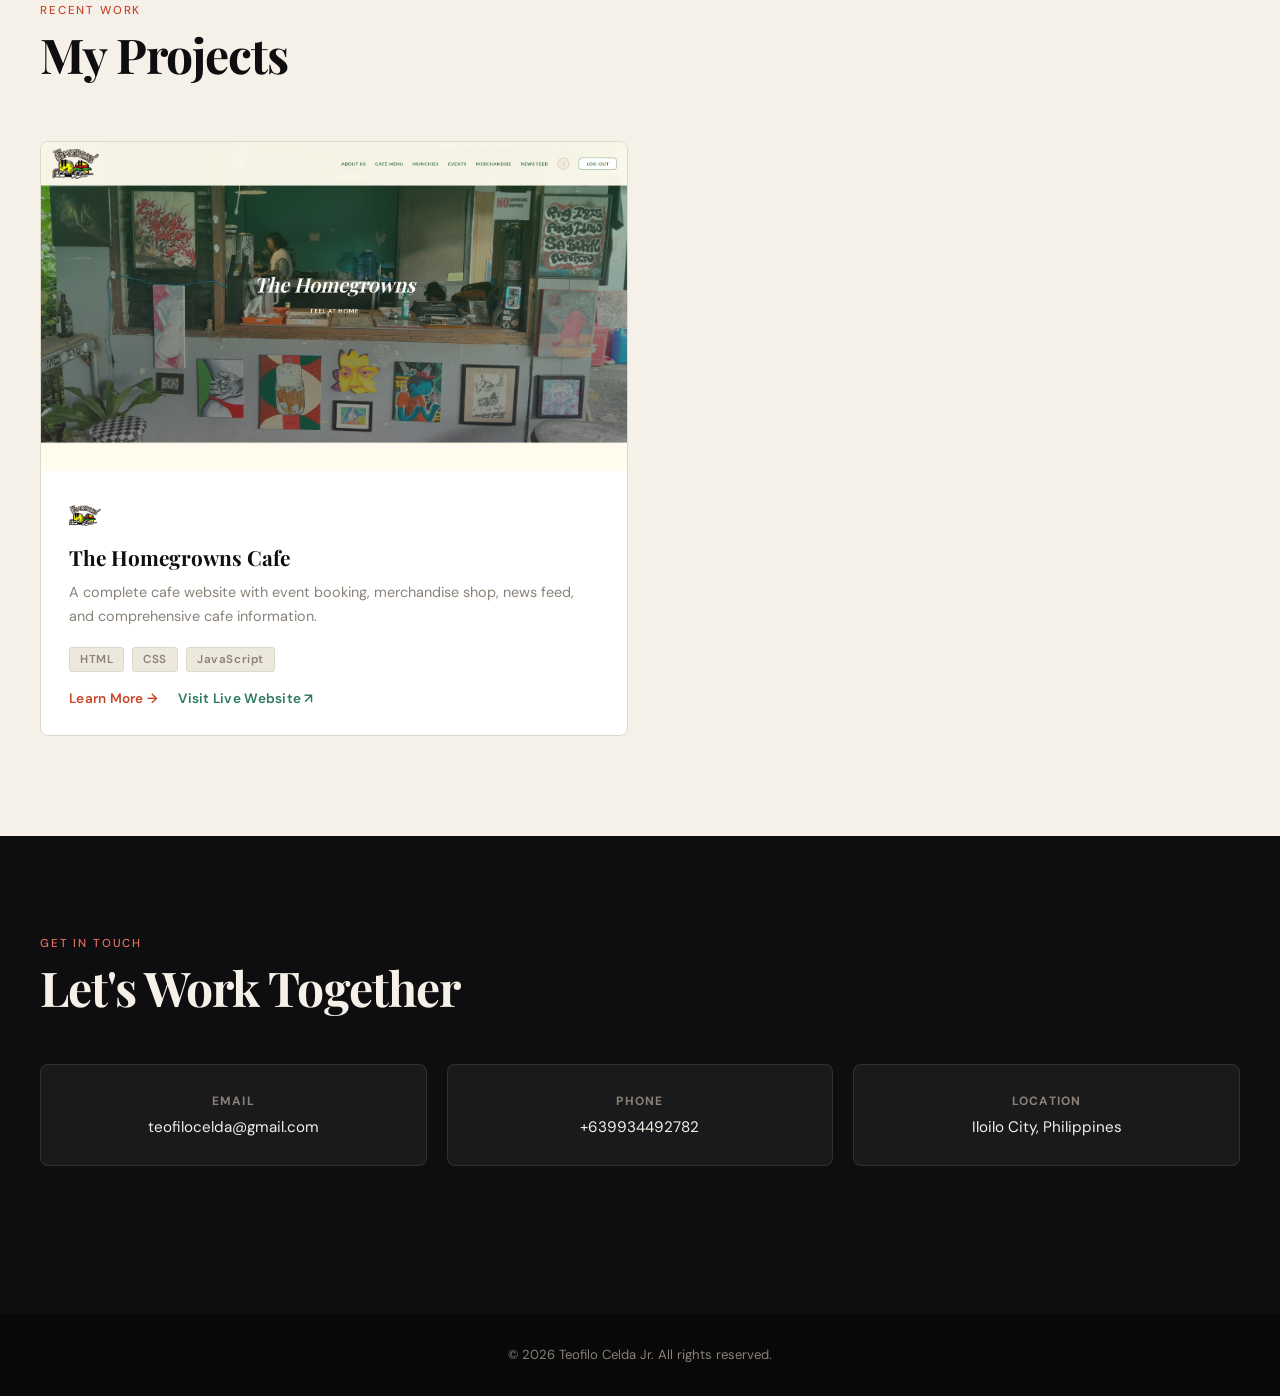
==== commit 28dcab01: "Update index.html added the profile picture" ====
--- a/index.html
+++ b/index.html
@@ -1,12 +1,19 @@
+
 <!DOCTYPE html>
 <html lang="en">
 <head>
     <meta charset="UTF-8">
     <meta name="viewport" content="width=device-width, initial-scale=1.0">
     <title>Teofilo Celda Jr. — Portfolio</title>
+
     <link href="https://fonts.googleapis.com/css2?family=Playfair+Display:ital,wght@0,700;0,900;1,700&family=DM+Sans:wght@300;400;500&display=swap" rel="stylesheet">
+
     <style>
-        *, *::before, *::after { box-sizing: border-box; margin: 0; padding: 0; }
+        *, *::before, *::after {
+            box-sizing: border-box;
+            margin: 0;
+            padding: 0;
+        }
 
         :root {
             --ink: #0e0e10;
@@ -19,7 +26,9 @@
             --border: #ddd8cc;
         }
 
-        html { scroll-behavior: smooth; }
+        html {
+            scroll-behavior: smooth;
+        }
 
         body {
             font-family: 'DM Sans', sans-serif;
@@ -28,426 +37,953 @@
             overflow-x: hidden;
         }
 
-        /* ── NAVBAR ── */
+        /* NAVBAR */
         .navbar {
-            position: fixed; top: 0; left: 0; right: 0; z-index: 100;
+            position: fixed;
+            top: 0;
+            left: 0;
+            right: 0;
+            z-index: 100;
             background: var(--paper);
             border-bottom: 1.5px solid var(--border);
             padding: 0 2rem;
         }
+
         .nav-inner {
-            max-width: 1200px; margin: 0 auto;
-            display: flex; align-items: center; justify-content: space-between;
+            max-width: 1200px;
+            margin: 0 auto;
+            display: flex;
+            align-items: center;
+            justify-content: space-between;
             height: 64px;
         }
-        .nav-logo-wrap { display: flex; align-items: center; gap: 10px; text-decoration: none; }
-        .nav-logo { width: 36px; height: 36px; object-fit: contain; border-radius: 6px; }
+
+        .nav-logo-wrap {
+            display: flex;
+            align-items: center;
+            gap: 10px;
+            text-decoration: none;
+        }
+
+        .nav-logo {
+            width: 36px;
+            height: 36px;
+            object-fit: contain;
+            border-radius: 6px;
+        }
+
         .nav-brand {
             font-family: 'Playfair Display', serif;
-            font-size: 1.1rem; font-weight: 700;
-            color: var(--ink); letter-spacing: -0.02em;
-        }
-        .nav-links { list-style: none; display: flex; gap: 2rem; }
+            font-size: 1.1rem;
+            font-weight: 700;
+            color: var(--ink);
+            letter-spacing: -0.02em;
+        }
+
+        .nav-links {
+            list-style: none;
+            display: flex;
+            gap: 2rem;
+        }
+
         .nav-links a {
-            text-decoration: none; color: var(--muted);
-            font-size: 0.85rem; font-weight: 500; letter-spacing: 0.04em;
-            text-transform: uppercase; transition: color 0.2s;
-        }
-        .nav-links a:hover, .nav-links a.active { color: var(--accent); }
-
-        /* ── HERO ── */
+            text-decoration: none;
+            color: var(--muted);
+            font-size: 0.85rem;
+            font-weight: 500;
+            letter-spacing: 0.04em;
+            text-transform: uppercase;
+            transition: color 0.2s;
+        }
+
+        .nav-links a:hover,
+        .nav-links a.active {
+            color: var(--accent);
+        }
+
+        /* HERO SECTION */
         .hero {
             min-height: 100vh;
             padding: 120px 2rem 80px;
-            display: flex; align-items: center;
-            position: relative; overflow: hidden;
-        }
+            display: flex;
+            align-items: center;
+            position: relative;
+            overflow: hidden;
+        }
+
         .hero::before {
             content: 'TC';
-            position: absolute; right: -0.05em; top: 50%; transform: translateY(-50%);
+            position: absolute;
+            right: -0.05em;
+            top: 50%;
+            transform: translateY(-50%);
             font-family: 'Playfair Display', serif;
             font-size: clamp(180px, 22vw, 340px);
-            font-weight: 900; color: var(--cream);
-            line-height: 1; pointer-events: none; user-select: none;
+            font-weight: 900;
+            color: var(--cream);
+            line-height: 1;
+            pointer-events: none;
+            user-select: none;
             letter-spacing: -0.06em;
         }
+
         .hero-inner {
-            max-width: 1200px; margin: 0 auto; width: 100%;
-            display: grid; grid-template-columns: 1fr 1fr; gap: 60px;
-            align-items: center; position: relative; z-index: 1;
-        }
+            max-width: 1200px;
+            margin: 0 auto;
+            width: 100%;
+            display: grid;
+            grid-template-columns: 1fr 1fr;
+            gap: 60px;
+            align-items: center;
+            position: relative;
+            z-index: 1;
+        }
+
         .greeting {
-            font-size: 0.8rem; letter-spacing: 0.14em; text-transform: uppercase;
-            color: var(--accent); font-weight: 500; margin-bottom: 12px;
-        }
+            font-size: 0.8rem;
+            letter-spacing: 0.14em;
+            text-transform: uppercase;
+            color: var(--accent);
+            font-weight: 500;
+            margin-bottom: 12px;
+        }
+
         .hero-name {
             font-family: 'Playfair Display', serif;
             font-size: clamp(2.8rem, 5vw, 4.5rem);
-            line-height: 1.05; font-weight: 900;
-            letter-spacing: -0.03em; margin-bottom: 16px;
-        }
+            line-height: 1.05;
+            font-weight: 900;
+            letter-spacing: -0.03em;
+            margin-bottom: 16px;
+        }
+
         .hero-title {
-            font-size: 1rem; color: var(--accent2); font-weight: 500;
-            margin-bottom: 20px; letter-spacing: 0.01em;
-        }
+            font-size: 1rem;
+            color: var(--accent2);
+            font-weight: 500;
+            margin-bottom: 20px;
+            letter-spacing: 0.01em;
+        }
+
         .hero-desc {
-            font-size: 1rem; color: var(--muted); line-height: 1.7;
-            max-width: 440px; margin-bottom: 40px;
-        }
-        .hero-btns { display: flex; gap: 14px; flex-wrap: wrap; }
+            font-size: 1rem;
+            color: var(--muted);
+            line-height: 1.7;
+            max-width: 440px;
+            margin-bottom: 40px;
+        }
+
+        .hero-btns {
+            display: flex;
+            gap: 14px;
+            flex-wrap: wrap;
+        }
+
         .btn {
-            padding: 13px 30px; border-radius: 4px;
-            font-size: 0.85rem; font-weight: 500; letter-spacing: 0.05em;
-            text-transform: uppercase; text-decoration: none;
-            transition: all 0.22s; cursor: pointer; border: 1.5px solid transparent;
+            padding: 13px 30px;
+            border-radius: 4px;
+            font-size: 0.85rem;
+            font-weight: 500;
+            letter-spacing: 0.05em;
+            text-transform: uppercase;
+            text-decoration: none;
+            transition: all 0.22s;
+            cursor: pointer;
+            border: 1.5px solid transparent;
             display: inline-block;
         }
-        .btn-primary { background: var(--accent); color: #fff; border-color: var(--accent); }
-        .btn-primary:hover { background: #a33520; border-color: #a33520; }
-        .btn-secondary { background: transparent; color: var(--ink); border-color: var(--ink); }
-        .btn-secondary:hover { background: var(--ink); color: var(--paper); }
-
-        /* code block */
+
+        .btn-primary {
+            background: var(--accent);
+            color: #fff;
+            border-color: var(--accent);
+        }
+
+        .btn-primary:hover {
+            background: #a33520;
+            border-color: #a33520;
+        }
+
+        .btn-secondary {
+            background: transparent;
+            color: var(--ink);
+            border-color: var(--ink);
+        }
+
+        .btn-secondary:hover {
+            background: var(--ink);
+            color: var(--paper);
+        }
+
+        /* CODE CARD */
         .code-block {
             background: #1a1a1e;
-            border-radius: 10px; overflow: hidden;
+            border-radius: 10px;
+            overflow: hidden;
             box-shadow: 20px 20px 0 var(--border);
         }
+
         .code-header {
-            background: #2a2a2f; padding: 10px 14px;
-            display: flex; gap: 7px; align-items: center;
-        }
-        .dot { width: 11px; height: 11px; border-radius: 50%; }
+            background: #2a2a2f;
+            padding: 10px 14px;
+            display: flex;
+            gap: 7px;
+            align-items: center;
+        }
+
+        .dot {
+            width: 11px;
+            height: 11px;
+            border-radius: 50%;
+        }
+
         .dot.r { background: #ff5f57; }
         .dot.y { background: #febc2e; }
         .dot.g { background: #28c840; }
+
         .code-body {
             padding: 24px 28px;
             font-family: 'Courier New', monospace;
-            font-size: 0.88rem; line-height: 1.8;
+            font-size: 0.88rem;
+            line-height: 1.8;
             color: #abb2bf;
         }
+
         .code-body .tag { color: #e06c75; }
         .code-body .val { color: #98c379; }
         .code-body .attr { color: #56b6c2; }
 
-        /* profile picture */
-        .hero-visual { position: relative; padding: 20px 0 60px 20px; }
+        /* PROFILE PICTURE */
+        .hero-visual {
+            position: relative;
+            padding: 20px 0 60px 20px;
+        }
+
         .profile-wrap {
-            position: relative; width: min(340px, 80%); margin-left: auto;
+            position: relative;
+            width: min(340px, 80%);
+            margin-left: auto;
             aspect-ratio: 4 / 5;
         }
+
         .profile-wrap::before {
-            content: ''; position: absolute; inset: 0;
+            content: '';
+            position: absolute;
+            inset: 0;
             transform: translate(18px, 18px);
             border: 2px solid var(--accent);
             border-radius: 16px;
         }
+
         .profile-photo {
-            position: relative; width: 100%; height: 100%;
-            border-radius: 16px; overflow: hidden;
-            background: var(--cream); z-index: 1;
-            display: flex; align-items: center; justify-content: center;
-            font-family: 'Playfair Display', serif; font-size: 6rem;
-            font-weight: 900; color: var(--accent);
-        }
+            position: relative;
+            width: 100%;
+            height: 100%;
+            border-radius: 16px;
+            overflow: hidden;
+            background: var(--cream);
+            z-index: 1;
+            display: flex;
+            align-items: center;
+            justify-content: center;
+            font-family: 'Playfair Display', serif;
+            font-size: 6rem;
+            font-weight: 900;
+            color: var(--accent);
+        }
+
         .profile-photo img {
-            position: absolute; inset: 0; width: 100%; height: 100%;
-            object-fit: cover; object-position: center top;
-        }
+            position: absolute;
+            inset: 0;
+            width: 100%;
+            height: 100%;
+            object-fit: cover;
+            object-position: center top;
+        }
+
         .hero-visual .code-block {
-            position: absolute; left: -10px; bottom: 0; z-index: 4;
-            width: 270px; box-shadow: 10px 10px 0 var(--border);
-        }
-        .hero-visual .code-body { padding: 14px 18px; font-size: 0.72rem; line-height: 1.7; }
-
-        /* ── SECTION COMMONS ── */
-        section { padding: 100px 2rem; }
-        .section-inner { max-width: 1200px; margin: 0 auto; }
+            position: absolute;
+            left: -10px;
+            bottom: 0;
+            z-index: 4;
+            width: 270px;
+            box-shadow: 10px 10px 0 var(--border);
+        }
+
+        .hero-visual .code-body {
+            padding: 14px 18px;
+            font-size: 0.72rem;
+            line-height: 1.7;
+        }
+
+        /* COMMON SECTION STYLES */
+        section {
+            padding: 100px 2rem;
+        }
+
+        .section-inner {
+            max-width: 1200px;
+            margin: 0 auto;
+        }
+
         .section-label {
-            font-size: 0.72rem; letter-spacing: 0.16em; text-transform: uppercase;
-            color: var(--accent); font-weight: 500; margin-bottom: 10px;
-        }
+            font-size: 0.72rem;
+            letter-spacing: 0.16em;
+            text-transform: uppercase;
+            color: var(--accent);
+            font-weight: 500;
+            margin-bottom: 10px;
+        }
+
         .section-title {
             font-family: 'Playfair Display', serif;
             font-size: clamp(2rem, 4vw, 3rem);
-            font-weight: 700; letter-spacing: -0.02em;
-            margin-bottom: 60px; line-height: 1.1;
-        }
-
-        /* ── SKILLS ── */
-        .skills-section { background: var(--cream); }
+            font-weight: 700;
+            letter-spacing: -0.02em;
+            margin-bottom: 60px;
+            line-height: 1.1;
+        }
+
+        /* SKILLS */
+        .skills-section {
+            background: var(--cream);
+        }
+
         .skills-grid {
-            display: grid; grid-template-columns: repeat(4, 1fr); gap: 24px;
-        }
+            display: grid;
+            grid-template-columns: repeat(4, 1fr);
+            gap: 24px;
+        }
+
         .skill-card {
-            background: var(--card-bg); border: 1.5px solid var(--border);
-            border-radius: 8px; padding: 32px 28px;
+            background: var(--card-bg);
+            border: 1.5px solid var(--border);
+            border-radius: 8px;
+            padding: 32px 28px;
             transition: transform 0.22s, box-shadow 0.22s;
         }
-        .skill-card:hover { transform: translateY(-6px); box-shadow: 0 16px 40px rgba(0,0,0,0.08); }
+
+        .skill-card:hover {
+            transform: translateY(-6px);
+            box-shadow: 0 16px 40px rgba(0,0,0,0.08);
+        }
+
         .skill-badge {
-            display: inline-block; padding: 6px 14px; border-radius: 4px;
-            font-size: 0.75rem; font-weight: 700; letter-spacing: 0.08em;
+            display: inline-block;
+            padding: 6px 14px;
+            border-radius: 4px;
+            font-size: 0.75rem;
+            font-weight: 700;
+            letter-spacing: 0.08em;
             margin-bottom: 18px;
         }
-        .badge-html { background: #fff4f0; color: #c8472b; border: 1px solid #f5c4b8; }
-        .badge-css { background: #f0f4ff; color: #2b4bc8; border: 1px solid #b8c4f5; }
-        .badge-js { background: #fffbf0; color: #a87e00; border: 1px solid #f5e8b8; }
-        .badge-figma { background: #f7f0ff; color: #7a3fd1; border: 1px solid #d9c4f5; }
-        .skill-card h3 { font-size: 1.2rem; font-weight: 600; margin-bottom: 10px; }
-        .skill-card p { font-size: 0.9rem; color: var(--muted); line-height: 1.6; margin-bottom: 20px; }
+
+        .badge-html {
+            background: #fff4f0;
+            color: #c8472b;
+            border: 1px solid #f5c4b8;
+        }
+
+        .badge-css {
+            background: #f0f4ff;
+            color: #2b4bc8;
+            border: 1px solid #b8c4f5;
+        }
+
+        .badge-js {
+            background: #fffbf0;
+            color: #a87e00;
+            border: 1px solid #f5e8b8;
+        }
+
+        .badge-figma {
+            background: #f7f0ff;
+            color: #7a3fd1;
+            border: 1px solid #d9c4f5;
+        }
+
+        .skill-card h3 {
+            font-size: 1.2rem;
+            font-weight: 600;
+            margin-bottom: 10px;
+        }
+
+        .skill-card p {
+            font-size: 0.9rem;
+            color: var(--muted);
+            line-height: 1.6;
+            margin-bottom: 20px;
+        }
+
         .progress-bar {
-            height: 4px; background: var(--border); border-radius: 99px; overflow: hidden;
-        }
+            height: 4px;
+            background: var(--border);
+            border-radius: 99px;
+            overflow: hidden;
+        }
+
         .progress {
-            height: 100%; background: var(--accent); border-radius: 99px;
-            transform-origin: left; animation: grow 1.2s ease forwards;
-        }
-        @keyframes grow { from { transform: scaleX(0); } to { transform: scaleX(1); } }
-
-        /* ── PROJECTS ── */
-        .projects-section { background: var(--paper); }
+            height: 100%;
+            background: var(--accent);
+            border-radius: 99px;
+            transform-origin: left;
+            animation: grow 1.2s ease forwards;
+        }
+
+        @keyframes grow {
+            from { transform: scaleX(0); }
+            to { transform: scaleX(1); }
+        }
+
+        /* PROJECTS */
+        .projects-section {
+            background: var(--paper);
+        }
+
         .projects-grid {
-            display: grid; grid-template-columns: 1fr 1fr; gap: 24px;
-        }
+            display: grid;
+            grid-template-columns: 1fr 1fr;
+            gap: 24px;
+        }
+
         .project-card {
-            background: var(--card-bg); border: 1.5px solid var(--border);
-            border-radius: 8px; overflow: hidden;
+            background: var(--card-bg);
+            border: 1.5px solid var(--border);
+            border-radius: 8px;
+            overflow: hidden;
             transition: transform 0.22s, box-shadow 0.22s;
         }
-        .project-card:hover { transform: translateY(-6px); box-shadow: 0 20px 50px rgba(0,0,0,0.1); }
-        .project-card.featured { grid-column: 1 / -1; display: grid; grid-template-columns: 1fr 1fr; }
-        .project-img-wrap { position: relative; overflow: hidden; aspect-ratio: 16/9; }
-        .project-card.featured .project-img-wrap { aspect-ratio: auto; min-height: 280px; }
+
+        .project-card:hover {
+            transform: translateY(-6px);
+            box-shadow: 0 20px 50px rgba(0,0,0,0.1);
+        }
+
+        .project-card.featured {
+            grid-column: 1 / -1;
+            display: grid;
+            grid-template-columns: 1fr 1fr;
+        }
+
+        .project-img-wrap {
+            position: relative;
+            overflow: hidden;
+            aspect-ratio: 16 / 9;
+        }
+
+        .project-card.featured .project-img-wrap {
+            aspect-ratio: auto;
+            min-height: 280px;
+        }
+
         .project-img-wrap img {
-            width: 100%; height: 100%; object-fit: cover;
+            width: 100%;
+            height: 100%;
+            object-fit: cover;
             transition: transform 0.4s;
         }
-        .project-card:hover .project-img-wrap img { transform: scale(1.04); }
+
+        .project-card:hover .project-img-wrap img {
+            transform: scale(1.04);
+        }
+
         .project-overlay {
-            position: absolute; inset: 0;
+            position: absolute;
+            inset: 0;
             background: rgba(14,14,16,0.6);
-            display: flex; align-items: center; justify-content: center;
-            opacity: 0; transition: opacity 0.3s;
-        }
-        .project-card:hover .project-overlay { opacity: 1; }
+            display: flex;
+            align-items: center;
+            justify-content: center;
+            opacity: 0;
+            transition: opacity 0.3s;
+        }
+
+        .project-card:hover .project-overlay {
+            opacity: 1;
+        }
+
         .btn-view {
-            padding: 10px 24px; background: #fff; color: var(--ink);
-            border-radius: 4px; font-size: 0.82rem; font-weight: 600;
-            letter-spacing: 0.05em; text-transform: uppercase; text-decoration: none;
+            padding: 10px 24px;
+            background: #fff;
+            color: var(--ink);
+            border-radius: 4px;
+            font-size: 0.82rem;
+            font-weight: 600;
+            letter-spacing: 0.05em;
+            text-transform: uppercase;
+            text-decoration: none;
             transition: background 0.2s;
         }
-        .btn-view:hover { background: var(--accent); color: #fff; }
+
+        .btn-view:hover {
+            background: var(--accent);
+            color: #fff;
+        }
+
         .badge-featured {
-            position: absolute; top: 14px; left: 14px;
-            background: var(--accent); color: #fff;
-            font-size: 0.68rem; font-weight: 700; letter-spacing: 0.1em;
-            text-transform: uppercase; padding: 4px 10px; border-radius: 3px;
+            position: absolute;
+            top: 14px;
+            left: 14px;
+            background: var(--accent);
+            color: #fff;
+            font-size: 0.68rem;
+            font-weight: 700;
+            letter-spacing: 0.1em;
+            text-transform: uppercase;
+            padding: 4px 10px;
+            border-radius: 3px;
             z-index: 2;
         }
-        .project-info { padding: 28px; }
-        .project-logo-wrap { display: flex; align-items: center; gap: 10px; margin-bottom: 12px; }
-        .project-logo { width: 32px; height: 32px; object-fit: contain; border-radius: 5px; }
+
+        .project-info {
+            padding: 28px;
+        }
+
+        .project-logo-wrap {
+            display: flex;
+            align-items: center;
+            gap: 10px;
+            margin-bottom: 12px;
+        }
+
+        .project-logo {
+            width: 32px;
+            height: 32px;
+            object-fit: contain;
+            border-radius: 5px;
+        }
+
         .project-info h3 {
             font-family: 'Playfair Display', serif;
-            font-size: 1.3rem; font-weight: 700; margin-bottom: 10px;
-        }
-        .project-info p { font-size: 0.9rem; color: var(--muted); line-height: 1.65; margin-bottom: 18px; }
-        .tech-stack { display: flex; gap: 8px; flex-wrap: wrap; margin-bottom: 18px; }
+            font-size: 1.3rem;
+            font-weight: 700;
+            margin-bottom: 10px;
+        }
+
+        .project-info p {
+            font-size: 0.9rem;
+            color: var(--muted);
+            line-height: 1.65;
+            margin-bottom: 18px;
+        }
+
+        .tech-stack {
+            display: flex;
+            gap: 8px;
+            flex-wrap: wrap;
+            margin-bottom: 18px;
+        }
+
         .tech-tag {
-            padding: 4px 10px; background: var(--cream);
-            border: 1px solid var(--border); border-radius: 3px;
-            font-size: 0.72rem; font-weight: 600; letter-spacing: 0.05em; color: var(--muted);
-        }
+            padding: 4px 10px;
+            background: var(--cream);
+            border: 1px solid var(--border);
+            border-radius: 3px;
+            font-size: 0.72rem;
+            font-weight: 600;
+            letter-spacing: 0.05em;
+            color: var(--muted);
+        }
+
         .project-link {
-            font-size: 0.85rem; font-weight: 600; color: var(--accent);
-            text-decoration: none; letter-spacing: 0.02em;
+            font-size: 0.85rem;
+            font-weight: 600;
+            color: var(--accent);
+            text-decoration: none;
+            letter-spacing: 0.02em;
             transition: letter-spacing 0.2s;
         }
-        .project-link:hover { letter-spacing: 0.08em; }
-        .project-links { display: flex; gap: 20px; flex-wrap: wrap; align-items: center; }
+
+        .project-link:hover {
+            letter-spacing: 0.08em;
+        }
+
+        .project-links {
+            display: flex;
+            gap: 20px;
+            flex-wrap: wrap;
+            align-items: center;
+        }
+
         .project-link-live {
-            font-size: 0.85rem; font-weight: 600; color: var(--accent2);
-            text-decoration: none; letter-spacing: 0.02em;
+            font-size: 0.85rem;
+            font-weight: 600;
+            color: var(--accent2);
+            text-decoration: none;
+            letter-spacing: 0.02em;
             transition: letter-spacing 0.2s;
         }
-        .project-link-live:hover { letter-spacing: 0.08em; }
-
-        /* ── CONTACT ── */
-        .contact-section { background: var(--ink); color: var(--paper); }
-        .contact-section .section-label { color: #e07060; }
-        .contact-section .section-title { color: var(--paper); margin-bottom: 50px; }
+
+        .project-link-live:hover {
+            letter-spacing: 0.08em;
+        }
+
+        /* CONTACT */
+        .contact-section {
+            background: var(--ink);
+            color: var(--paper);
+        }
+
+        .contact-section .section-label {
+            color: #e07060;
+        }
+
+        .contact-section .section-title {
+            color: var(--paper);
+            margin-bottom: 50px;
+        }
+
         .contact-grid {
-            display: grid; grid-template-columns: repeat(3, 1fr); gap: 20px;
+            display: grid;
+            grid-template-columns: repeat(3, 1fr);
+            gap: 20px;
             margin-bottom: 48px;
         }
+
         .contact-card {
             background: rgba(255,255,255,0.05);
             border: 1px solid rgba(255,255,255,0.1);
-            border-radius: 8px; padding: 28px 24px;
+            border-radius: 8px;
+            padding: 28px 24px;
             text-align: center;
         }
-        .contact-icon { font-size: 1.8rem; margin-bottom: 12px; }
-        .contact-card h3 { font-size: 0.75rem; letter-spacing: 0.1em; text-transform: uppercase; color: var(--muted); margin-bottom: 8px; }
-        .contact-card p { font-size: 0.95rem; color: var(--paper); }
-        .socials { display: flex; gap: 14px; justify-content: center; flex-wrap: wrap; }
+
+        .contact-icon {
+            font-size: 1.8rem;
+            margin-bottom: 12px;
+        }
+
+        .contact-card h3 {
+            font-size: 0.75rem;
+            letter-spacing: 0.1em;
+            text-transform: uppercase;
+            color: var(--muted);
+            margin-bottom: 8px;
+        }
+
+        .contact-card p {
+            font-size: 0.95rem;
+            color: var(--paper);
+        }
+
+        .socials {
+            display: flex;
+            gap: 14px;
+            justify-content: center;
+            flex-wrap: wrap;
+        }
+
         .social-link {
-            padding: 11px 28px; border-radius: 4px; font-size: 0.82rem;
-            font-weight: 600; letter-spacing: 0.06em; text-transform: uppercase;
-            text-decoration: none; border: 1.5px solid rgba(255,255,255,0.2);
-            color: var(--paper); transition: all 0.22s;
-        }
-        .social-link:hover { background: var(--accent); border-color: var(--accent); }
-
-        /* ── FOOTER ── */
+            padding: 11px 28px;
+            border-radius: 4px;
+            font-size: 0.82rem;
+            font-weight: 600;
+            letter-spacing: 0.06em;
+            text-transform: uppercase;
+            text-decoration: none;
+            border: 1.5px solid rgba(255,255,255,0.2);
+            color: var(--paper);
+            transition: all 0.22s;
+        }
+
+        .social-link:hover {
+            background: var(--accent);
+            border-color: var(--accent);
+        }
+
+        /* FOOTER */
         .footer {
-            background: #080809; color: var(--muted);
-            text-align: center; padding: 28px 2rem;
-            font-size: 0.82rem; line-height: 2;
-        }
-
-        /* ── RESPONSIVE ── */
+            background: #080809;
+            color: var(--muted);
+            text-align: center;
+            padding: 28px 2rem;
+            font-size: 0.82rem;
+            line-height: 2;
+        }
+
+        /* RESPONSIVE DESIGN */
         @media (max-width: 1100px) {
-            .skills-grid { grid-template-columns: repeat(2, 1fr); }
-        }
+            .skills-grid {
+                grid-template-columns: repeat(2, 1fr);
+            }
+        }
+
         @media (max-width: 900px) {
-            .hero-inner { grid-template-columns: 1fr; }
-            .hero::before { display: none; }
-            .projects-grid { grid-template-columns: 1fr; }
-            .project-card.featured { grid-template-columns: 1fr; }
-            .contact-grid { grid-template-columns: 1fr; }
-            .profile-wrap { margin: 0 auto; }
-            .hero-visual .code-block { left: 50%; transform: translateX(-50%); }
-        }
+            .hero-inner {
+                grid-template-columns: 1fr;
+            }
+
+            .hero::before {
+                display: none;
+            }
+
+            .projects-grid {
+                grid-template-columns: 1fr;
+            }
+
+            .project-card.featured {
+                grid-template-columns: 1fr;
+            }
+
+            .contact-grid {
+                grid-template-columns: 1fr;
+            }
+
+            .profile-wrap {
+                margin: 0 auto;
+            }
+
+            .hero-visual .code-block {
+                left: 50%;
+                transform: translateX(-50%);
+            }
+        }
+
         @media (max-width: 600px) {
-            .nav-links { display: none; }
-            .skills-grid { grid-template-columns: 1fr; }
+            .nav-links {
+                display: none;
+            }
+
+            .skills-grid {
+                grid-template-columns: 1fr;
+            }
         }
     </style>
 </head>
+
 <body>
 
+    <!-- NAVBAR -->
     <nav class="navbar">
         <div class="nav-inner">
+
             <a href="index.html" class="nav-logo-wrap">
-                <img src="assets/logo/tclogo.png" alt="TC Logo" class="nav-logo">
+                <img
+                    src="assets/logo/tclogo.png"
+                    alt="TC Logo"
+                    class="nav-logo"
+                >
                 <span class="nav-brand">TC Portfolio</span>
             </a>
+
             <ul class="nav-links">
                 <li><a href="index.html" class="active">Home</a></li>
                 <li><a href="#projects">Projects</a></li>
                 <li><a href="#skills">Skills</a></li>
                 <li><a href="#contact">Contact</a></li>
             </ul>
+
         </div>
     </nav>
 
-    <!-- HERO -->
+    <!-- HERO SECTION -->
     <header class="hero">
         <div class="hero-inner">
+
             <div class="hero-text">
                 <p class="greeting">Hello, I'm</p>
-                <h1 class="hero-name">Teofilo<br>Celda Jr.</h1>
-                <p class="hero-title">BSIT-3 Student &amp; Web Developer</p>
-                <p class="hero-desc">Passionate about creating functional and user-friendly web applications with modern technologies.</p>
+
+                <h1 class="hero-name">
+                    Teofilo<br>Celda Jr.
+                </h1>
+
+                <p class="hero-title">
+                    BSIT-3 Student &amp; Web Developer
+                </p>
+
+                <p class="hero-desc">
+                    Passionate about creating functional and user-friendly
+                    web applications with modern technologies.
+                </p>
+
                 <div class="hero-btns">
-                    <a href="#projects" class="btn btn-primary">View My Work</a>
-                    <a href="#contact" class="btn btn-secondary">Contact Me</a>
+                    <a href="#projects" class="btn btn-primary">
+                        View My Work
+                    </a>
+
+                    <a href="#contact" class="btn btn-secondary">
+                        Contact Me
+                    </a>
                 </div>
             </div>
+
             <div class="hero-visual">
+
                 <div class="profile-wrap">
                     <div class="profile-photo">
                         TC
-                        <img src="assets/profile.png" alt="Portrait of Teofilo Celda Jr."
-                             onerror="this.remove()">
+
+                        <!-- UPDATED PROFILE IMAGE PATH -->
+                        <img
+                            src="assets/logo/profile.png"
+                            alt="Portrait of Teofilo Celda Jr."
+                            onerror="this.remove()"
+                        >
                     </div>
                 </div>
+
                 <div class="code-block">
                     <div class="code-header">
                         <span class="dot r"></span>
                         <span class="dot y"></span>
                         <span class="dot g"></span>
                     </div>
+
                     <div class="code-body">
                         <span class="tag">&lt;developer&gt;</span><br>
-                        &nbsp;&nbsp;<span class="tag">&lt;name&gt;</span><span class="val">Teofilo</span><span class="tag">&lt;/name&gt;</span><br>
-                        &nbsp;&nbsp;<span class="tag">&lt;skills&gt;</span><span class="attr">HTML, CSS, JS, Figma</span><span class="tag">&lt;/skills&gt;</span><br>
-                        &nbsp;&nbsp;<span class="tag">&lt;status&gt;</span><span class="val">Available</span><span class="tag">&lt;/status&gt;</span><br>
+
+                        &nbsp;&nbsp;<span class="tag">&lt;name&gt;</span>
+                        <span class="val">Teofilo</span>
+                        <span class="tag">&lt;/name&gt;</span><br>
+
+                        &nbsp;&nbsp;<span class="tag">&lt;skills&gt;</span>
+                        <span class="attr">HTML, CSS, JS, Figma</span>
+                        <span class="tag">&lt;/skills&gt;</span><br>
+
+                        &nbsp;&nbsp;<span class="tag">&lt;status&gt;</span>
+                        <span class="val">Available</span>
+                        <span class="tag">&lt;/status&gt;</span><br>
+
                         <span class="tag">&lt;/developer&gt;</span>
                     </div>
                 </div>
+
             </div>
         </div>
     </header>
 
-    <!-- SKILLS -->
+    <!-- SKILLS SECTION -->
     <section id="skills" class="skills-section">
         <div class="section-inner">
+
             <p class="section-label">What I know</p>
             <h2 class="section-title">My Skills</h2>
+
             <div class="skills-grid">
+
                 <div class="skill-card">
                     <span class="skill-badge badge-html">HTML5</span>
                     <h3>HTML5</h3>
-                    <p>Creating semantic and accessible web structures with modern HTML5 elements and best practices.</p>
-                    <div class="progress-bar"><div class="progress" style="width:85%"></div></div>
+                    <p>
+                        Creating semantic and accessible web structures
+                        with modern HTML5 elements and best practices.
+                    </p>
+                    <div class="progress-bar">
+                        <div class="progress" style="width:85%"></div>
+                    </div>
                 </div>
+
                 <div class="skill-card">
                     <span class="skill-badge badge-css">CSS3</span>
                     <h3>CSS3</h3>
-                    <p>Designing responsive and beautiful layouts using modern CSS techniques, Flexbox, and Grid.</p>
-                    <div class="progress-bar"><div class="progress" style="width:80%"></div></div>
+                    <p>
+                        Designing responsive and beautiful layouts using
+                        modern CSS techniques, Flexbox, and Grid.
+                    </p>
+                    <div class="progress-bar">
+                        <div class="progress" style="width:80%"></div>
+                    </div>
                 </div>
+
                 <div class="skill-card">
                     <span class="skill-badge badge-js">JavaScript</span>
                     <h3>JavaScript</h3>
-                    <p>Adding interactivity and dynamic features to enhance user experience across all devices.</p>
-                    <div class="progress-bar"><div class="progress" style="width:70%"></div></div>
+                    <p>
+                        Adding interactivity and dynamic features to
+                        enhance user experience across all devices.
+                    </p>
+                    <div class="progress-bar">
+                        <div class="progress" style="width:70%"></div>
+                    </div>
                 </div>
+
                 <div class="skill-card">
                     <span class="skill-badge badge-figma">Figma</span>
                     <h3>Figma</h3>
-                    <p>Sketching how a website should look and feel before any code is written, and turning those ideas into simple mockups.</p>
-                    <div class="progress-bar"><div class="progress" style="width:65%"></div></div>
+                    <p>
+                        Sketching how a website should look and feel
+                        before any code is written, and turning those
+                        ideas into simple mockups.
+                    </p>
+                    <div class="progress-bar">
+                        <div class="progress" style="width:65%"></div>
+                    </div>
                 </div>
+
             </div>
         </div>
     </section>
 
-    <!-- PROJECTS -->
+    <!-- PROJECTS SECTION -->
     <section id="projects" class="projects-section">
         <div class="section-inner">
+
             <p class="section-label">Recent Work</p>
             <h2 class="section-title">My Projects</h2>
+
             <div class="projects-grid">
 
-                <!-- Featured -->
-
-                <!-- Homegrowns -->
+                <!-- HOMEGROWNS PROJECT -->
                 <div class="project-card">
+
                     <div class="project-img-wrap">
-                        <img src="assets/thehomegrowns/thehomegrownsmainpage.png" alt="The Homegrowns">
+                        <img
+                            src="assets/thehomegrowns/thehomegrownsmainpage.png"
+                            alt="The Homegrowns"
+                        >
+
                         <div class="project-overlay">
-                            <a href="html/the-homegrowns.html" class="btn-view">View Project</a>
+                            <a
+                                href="html/the-homegrowns.html"
+                                class="btn-view"
+                            >
+                                View Project
+                            </a>
                         </div>
                     </div>
+
                     <div class="project-info">
+
                         <div class="project-logo-wrap">
-                            <img src="assets/logo/thehomegrownslogo.png" alt="Homegrowns Logo" class="project-logo">
+                            <img
+                                src="assets/logo/thehomegrownslogo.png"
+                                alt="Homegrowns Logo"
+                                class="project-logo"
+                            >
                         </div>
+
                         <h3>The Homegrowns Cafe</h3>
-                        <p>A complete cafe website with event booking, merchandise shop, news feed, and comprehensive cafe information.</p>
+
+                        <p>
+                            A complete cafe website with event booking,
+                            merchandise shop, news feed, and comprehensive
+                            cafe information.
+                        </p>
+
                         <div class="tech-stack">
                             <span class="tech-tag">HTML</span>
                             <span class="tech-tag">CSS</span>
                             <span class="tech-tag">JavaScript</span>
                         </div>
+
                         <div class="project-links">
-                            <a href="html/the-homegrowns.html" class="project-link">Learn More →</a>
-                            <a href="https://testinghomegrowns.vercel.app/index.html" class="project-link-live" target="_blank" rel="noopener noreferrer">Visit Live Website ↗</a>
+                            <a
+                                href="html/the-homegrowns.html"
+                                class="project-link"
+                            >
+                                Learn More →
+                            </a>
+
+                            <a
+                                href="https://testinghomegrowns.vercel.app/index.html"
+                                class="project-link-live"
+                                target="_blank"
+                                rel="noopener noreferrer"
+                            >
+                                Visit Live Website ↗
+                            </a>
                         </div>
+
                     </div>
                 </div>
 
@@ -455,30 +991,39 @@
         </div>
     </section>
 
-    <!-- CONTACT -->
+    <!-- CONTACT SECTION -->
     <section id="contact" class="contact-section">
         <div class="section-inner">
+
             <p class="section-label">Get in touch</p>
             <h2 class="section-title">Let's Work Together</h2>
+
             <div class="contact-grid">
+
                 <div class="contact-card">
                     <h3>Email</h3>
                     <p>teofilocelda@gmail.com</p>
                 </div>
+
                 <div class="contact-card">
                     <h3>Phone</h3>
                     <p>+639934492782</p>
                 </div>
+
                 <div class="contact-card">
                     <h3>Location</h3>
                     <p>Iloilo City, Philippines</p>
                 </div>
+
             </div>
         </div>
     </section>
 
+    <!-- FOOTER -->
     <footer class="footer">
-        <p>&copy; 2026 Teofilo Celda Jr. All rights reserved.</p>
+        <p>
+            &copy; 2026 Teofilo Celda Jr. All rights reserved.
+        </p>
     </footer>
 
 </body>
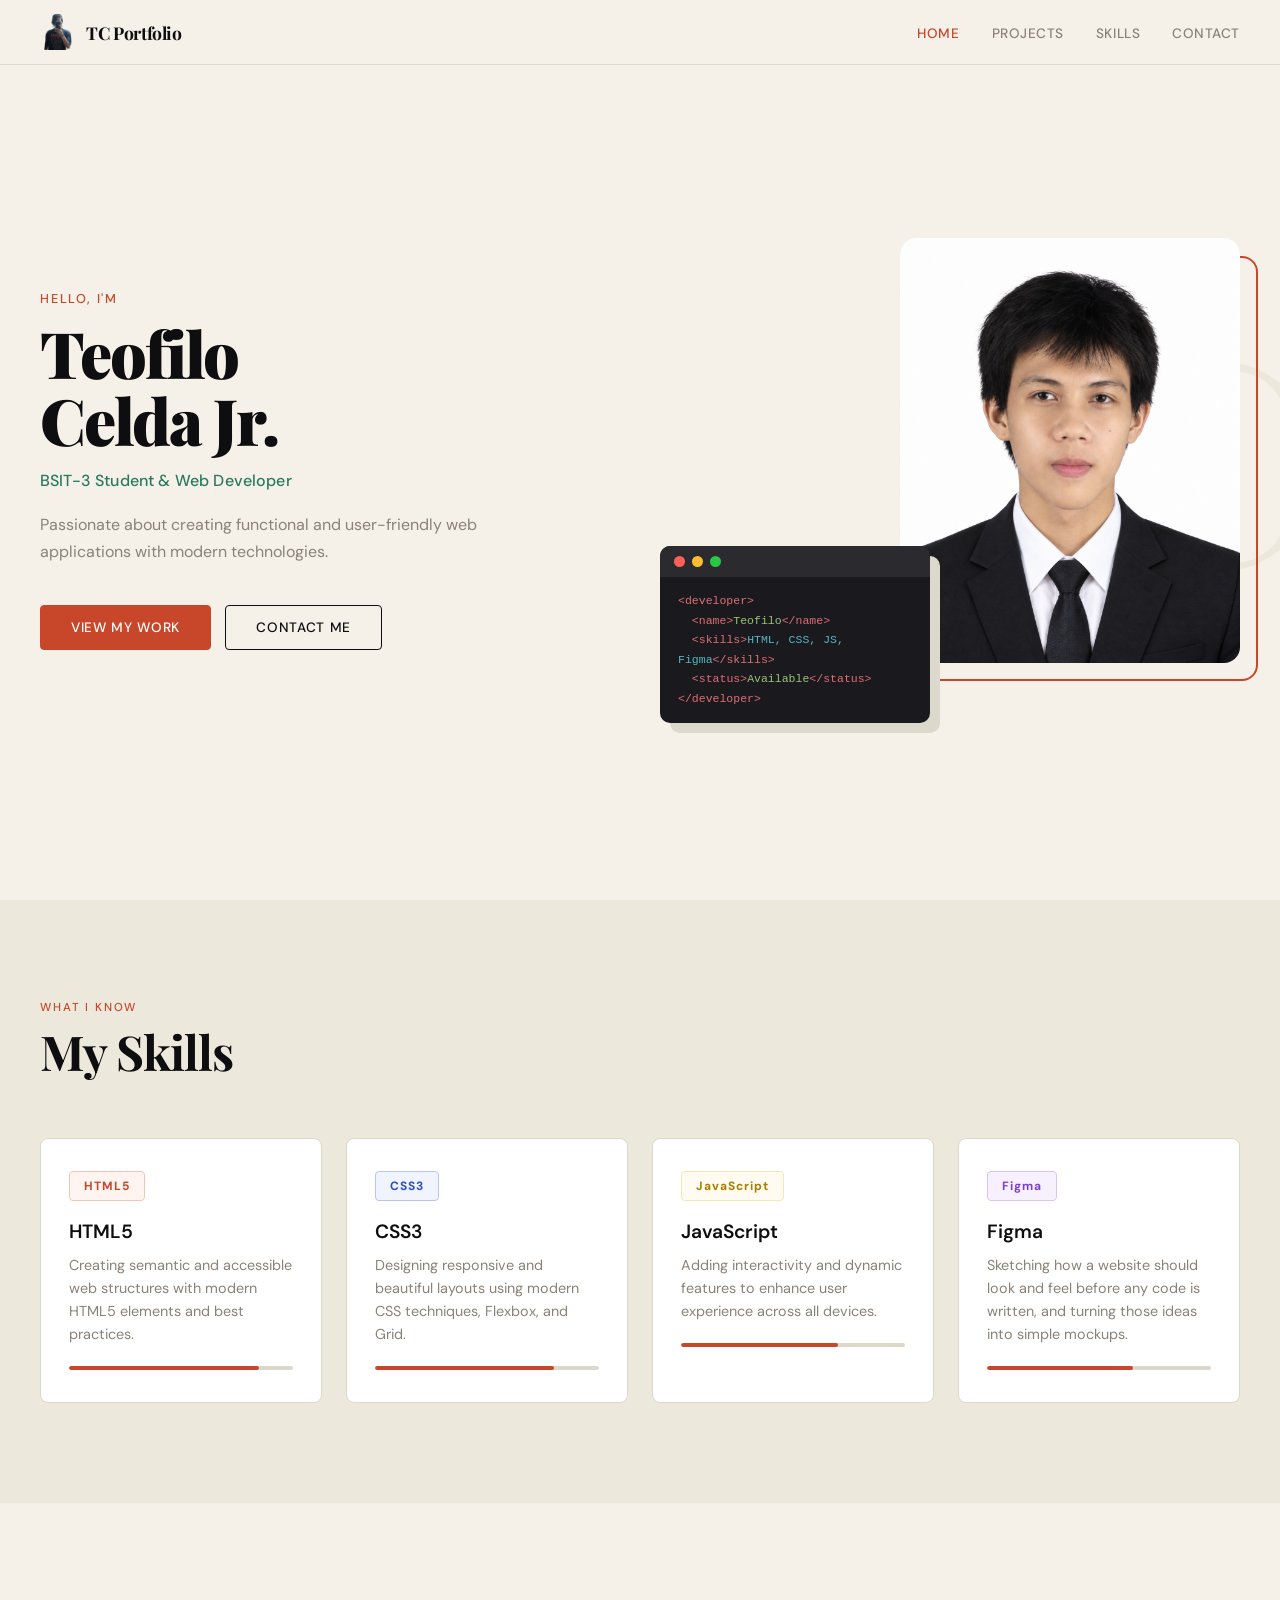
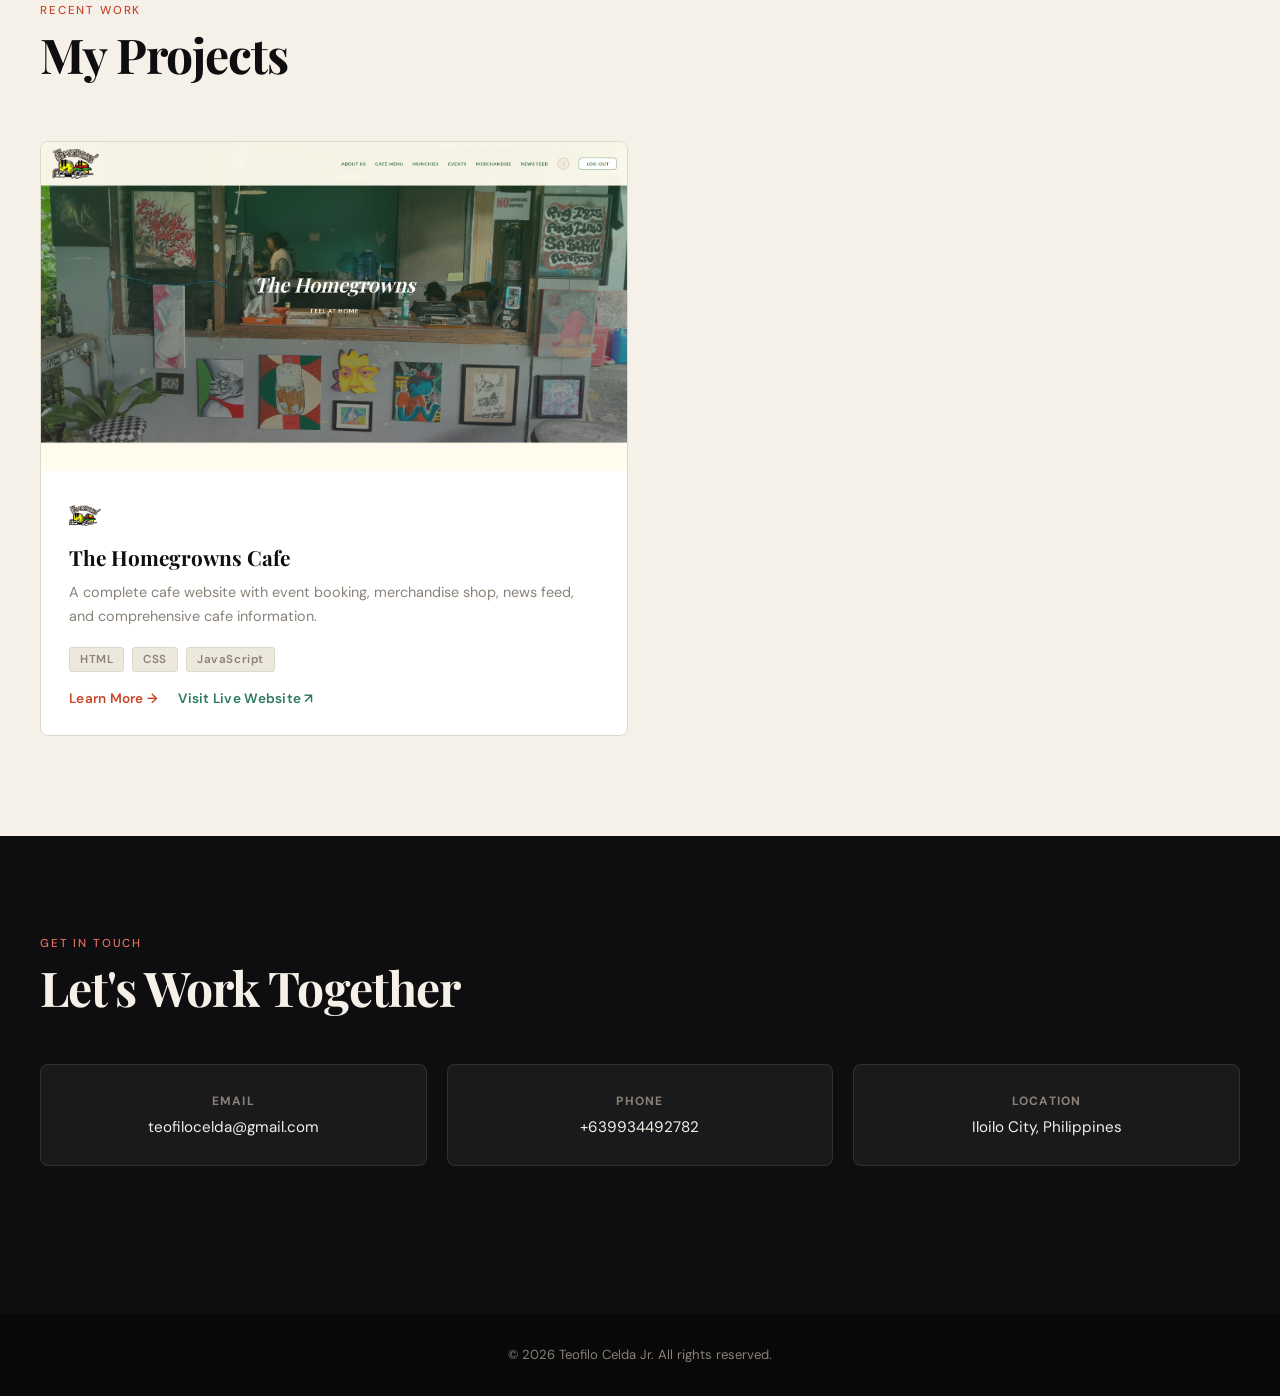
==== commit 2b7df5ed: "Update index.html added the profile 1" ====
--- a/index.html
+++ b/index.html
@@ -286,12 +286,9 @@
             display: flex;
             align-items: center;
             justify-content: center;
-            font-family: 'Playfair Display', serif;
-            font-size: 6rem;
-            font-weight: 900;
-            color: var(--accent);
-        }
-
+        }
+
+        /* YOUR PROFILE IMAGE */
         .profile-photo img {
             position: absolute;
             inset: 0;
@@ -299,6 +296,7 @@
             height: 100%;
             object-fit: cover;
             object-position: center top;
+            display: block;
         }
 
         .hero-visual .code-block {
@@ -459,21 +457,10 @@
             box-shadow: 0 20px 50px rgba(0,0,0,0.1);
         }
 
-        .project-card.featured {
-            grid-column: 1 / -1;
-            display: grid;
-            grid-template-columns: 1fr 1fr;
-        }
-
         .project-img-wrap {
             position: relative;
             overflow: hidden;
             aspect-ratio: 16 / 9;
-        }
-
-        .project-card.featured .project-img-wrap {
-            aspect-ratio: auto;
-            min-height: 280px;
         }
 
         .project-img-wrap img {
@@ -520,21 +507,6 @@
             color: #fff;
         }
 
-        .badge-featured {
-            position: absolute;
-            top: 14px;
-            left: 14px;
-            background: var(--accent);
-            color: #fff;
-            font-size: 0.68rem;
-            font-weight: 700;
-            letter-spacing: 0.1em;
-            text-transform: uppercase;
-            padding: 4px 10px;
-            border-radius: 3px;
-            z-index: 2;
-        }
-
         .project-info {
             padding: 28px;
         }
@@ -648,11 +620,6 @@
             text-align: center;
         }
 
-        .contact-icon {
-            font-size: 1.8rem;
-            margin-bottom: 12px;
-        }
-
         .contact-card h3 {
             font-size: 0.75rem;
             letter-spacing: 0.1em;
@@ -664,31 +631,6 @@
         .contact-card p {
             font-size: 0.95rem;
             color: var(--paper);
-        }
-
-        .socials {
-            display: flex;
-            gap: 14px;
-            justify-content: center;
-            flex-wrap: wrap;
-        }
-
-        .social-link {
-            padding: 11px 28px;
-            border-radius: 4px;
-            font-size: 0.82rem;
-            font-weight: 600;
-            letter-spacing: 0.06em;
-            text-transform: uppercase;
-            text-decoration: none;
-            border: 1.5px solid rgba(255,255,255,0.2);
-            color: var(--paper);
-            transition: all 0.22s;
-        }
-
-        .social-link:hover {
-            background: var(--accent);
-            border-color: var(--accent);
         }
 
         /* FOOTER */
@@ -721,10 +663,6 @@
                 grid-template-columns: 1fr;
             }
 
-            .project-card.featured {
-                grid-template-columns: 1fr;
-            }
-
             .contact-grid {
                 grid-template-columns: 1fr;
             }
@@ -756,7 +694,6 @@
     <!-- NAVBAR -->
     <nav class="navbar">
         <div class="nav-inner">
-
             <a href="index.html" class="nav-logo-wrap">
                 <img
                     src="assets/logo/tclogo.png"
@@ -772,24 +709,17 @@
                 <li><a href="#skills">Skills</a></li>
                 <li><a href="#contact">Contact</a></li>
             </ul>
-
         </div>
     </nav>
 
-    <!-- HERO SECTION -->
+    <!-- HERO -->
     <header class="hero">
         <div class="hero-inner">
 
             <div class="hero-text">
                 <p class="greeting">Hello, I'm</p>
-
-                <h1 class="hero-name">
-                    Teofilo<br>Celda Jr.
-                </h1>
-
-                <p class="hero-title">
-                    BSIT-3 Student &amp; Web Developer
-                </p>
+                <h1 class="hero-name">Teofilo<br>Celda Jr.</h1>
+                <p class="hero-title">BSIT-3 Student &amp; Web Developer</p>
 
                 <p class="hero-desc">
                     Passionate about creating functional and user-friendly
@@ -797,13 +727,8 @@
                 </p>
 
                 <div class="hero-btns">
-                    <a href="#projects" class="btn btn-primary">
-                        View My Work
-                    </a>
-
-                    <a href="#contact" class="btn btn-secondary">
-                        Contact Me
-                    </a>
+                    <a href="#projects" class="btn btn-primary">View My Work</a>
+                    <a href="#contact" class="btn btn-secondary">Contact Me</a>
                 </div>
             </div>
 
@@ -811,13 +736,9 @@
 
                 <div class="profile-wrap">
                     <div class="profile-photo">
-                        TC
-
-                        <!-- UPDATED PROFILE IMAGE PATH -->
                         <img
                             src="assets/logo/profile.png"
                             alt="Portrait of Teofilo Celda Jr."
-                            onerror="this.remove()"
                         >
                     </div>
                 </div>
@@ -831,19 +752,9 @@
 
                     <div class="code-body">
                         <span class="tag">&lt;developer&gt;</span><br>
-
-                        &nbsp;&nbsp;<span class="tag">&lt;name&gt;</span>
-                        <span class="val">Teofilo</span>
-                        <span class="tag">&lt;/name&gt;</span><br>
-
-                        &nbsp;&nbsp;<span class="tag">&lt;skills&gt;</span>
-                        <span class="attr">HTML, CSS, JS, Figma</span>
-                        <span class="tag">&lt;/skills&gt;</span><br>
-
-                        &nbsp;&nbsp;<span class="tag">&lt;status&gt;</span>
-                        <span class="val">Available</span>
-                        <span class="tag">&lt;/status&gt;</span><br>
-
+                        &nbsp;&nbsp;<span class="tag">&lt;name&gt;</span><span class="val">Teofilo</span><span class="tag">&lt;/name&gt;</span><br>
+                        &nbsp;&nbsp;<span class="tag">&lt;skills&gt;</span><span class="attr">HTML, CSS, JS, Figma</span><span class="tag">&lt;/skills&gt;</span><br>
+                        &nbsp;&nbsp;<span class="tag">&lt;status&gt;</span><span class="val">Available</span><span class="tag">&lt;/status&gt;</span><br>
                         <span class="tag">&lt;/developer&gt;</span>
                     </div>
                 </div>
@@ -852,80 +763,53 @@
         </div>
     </header>
 
-    <!-- SKILLS SECTION -->
+    <!-- SKILLS -->
     <section id="skills" class="skills-section">
         <div class="section-inner">
-
             <p class="section-label">What I know</p>
             <h2 class="section-title">My Skills</h2>
 
             <div class="skills-grid">
-
                 <div class="skill-card">
                     <span class="skill-badge badge-html">HTML5</span>
                     <h3>HTML5</h3>
-                    <p>
-                        Creating semantic and accessible web structures
-                        with modern HTML5 elements and best practices.
-                    </p>
-                    <div class="progress-bar">
-                        <div class="progress" style="width:85%"></div>
-                    </div>
+                    <p>Creating semantic and accessible web structures with modern HTML5 elements and best practices.</p>
+                    <div class="progress-bar"><div class="progress" style="width:85%"></div></div>
                 </div>
 
                 <div class="skill-card">
                     <span class="skill-badge badge-css">CSS3</span>
                     <h3>CSS3</h3>
-                    <p>
-                        Designing responsive and beautiful layouts using
-                        modern CSS techniques, Flexbox, and Grid.
-                    </p>
-                    <div class="progress-bar">
-                        <div class="progress" style="width:80%"></div>
-                    </div>
+                    <p>Designing responsive and beautiful layouts using modern CSS techniques, Flexbox, and Grid.</p>
+                    <div class="progress-bar"><div class="progress" style="width:80%"></div></div>
                 </div>
 
                 <div class="skill-card">
                     <span class="skill-badge badge-js">JavaScript</span>
                     <h3>JavaScript</h3>
-                    <p>
-                        Adding interactivity and dynamic features to
-                        enhance user experience across all devices.
-                    </p>
-                    <div class="progress-bar">
-                        <div class="progress" style="width:70%"></div>
-                    </div>
+                    <p>Adding interactivity and dynamic features to enhance user experience across all devices.</p>
+                    <div class="progress-bar"><div class="progress" style="width:70%"></div></div>
                 </div>
 
                 <div class="skill-card">
                     <span class="skill-badge badge-figma">Figma</span>
                     <h3>Figma</h3>
-                    <p>
-                        Sketching how a website should look and feel
-                        before any code is written, and turning those
-                        ideas into simple mockups.
-                    </p>
-                    <div class="progress-bar">
-                        <div class="progress" style="width:65%"></div>
-                    </div>
-                </div>
-
+                    <p>Sketching how a website should look and feel before any code is written, and turning those ideas into simple mockups.</p>
+                    <div class="progress-bar"><div class="progress" style="width:65%"></div></div>
+                </div>
             </div>
         </div>
     </section>
 
-    <!-- PROJECTS SECTION -->
+    <!-- PROJECTS -->
     <section id="projects" class="projects-section">
         <div class="section-inner">
-
             <p class="section-label">Recent Work</p>
             <h2 class="section-title">My Projects</h2>
 
             <div class="projects-grid">
 
-                <!-- HOMEGROWNS PROJECT -->
                 <div class="project-card">
-
                     <div class="project-img-wrap">
                         <img
                             src="assets/thehomegrowns/thehomegrownsmainpage.png"
@@ -933,17 +817,11 @@
                         >
 
                         <div class="project-overlay">
-                            <a
-                                href="html/the-homegrowns.html"
-                                class="btn-view"
-                            >
-                                View Project
-                            </a>
+                            <a href="html/the-homegrowns.html" class="btn-view">View Project</a>
                         </div>
                     </div>
 
                     <div class="project-info">
-
                         <div class="project-logo-wrap">
                             <img
                                 src="assets/logo/thehomegrownslogo.png"
@@ -953,12 +831,7 @@
                         </div>
 
                         <h3>The Homegrowns Cafe</h3>
-
-                        <p>
-                            A complete cafe website with event booking,
-                            merchandise shop, news feed, and comprehensive
-                            cafe information.
-                        </p>
+                        <p>A complete cafe website with event booking, merchandise shop, news feed, and comprehensive cafe information.</p>
 
                         <div class="tech-stack">
                             <span class="tech-tag">HTML</span>
@@ -967,23 +840,14 @@
                         </div>
 
                         <div class="project-links">
-                            <a
-                                href="html/the-homegrowns.html"
-                                class="project-link"
-                            >
-                                Learn More →
-                            </a>
-
+                            <a href="html/the-homegrowns.html" class="project-link">Learn More →</a>
                             <a
                                 href="https://testinghomegrowns.vercel.app/index.html"
                                 class="project-link-live"
                                 target="_blank"
                                 rel="noopener noreferrer"
-                            >
-                                Visit Live Website ↗
-                            </a>
+                            >Visit Live Website ↗</a>
                         </div>
-
                     </div>
                 </div>
 
@@ -991,15 +855,13 @@
         </div>
     </section>
 
-    <!-- CONTACT SECTION -->
+    <!-- CONTACT -->
     <section id="contact" class="contact-section">
         <div class="section-inner">
-
             <p class="section-label">Get in touch</p>
             <h2 class="section-title">Let's Work Together</h2>
 
             <div class="contact-grid">
-
                 <div class="contact-card">
                     <h3>Email</h3>
                     <p>teofilocelda@gmail.com</p>
@@ -1014,16 +876,13 @@
                     <h3>Location</h3>
                     <p>Iloilo City, Philippines</p>
                 </div>
-
             </div>
         </div>
     </section>
 
     <!-- FOOTER -->
     <footer class="footer">
-        <p>
-            &copy; 2026 Teofilo Celda Jr. All rights reserved.
-        </p>
+        <p>&copy; 2026 Teofilo Celda Jr. All rights reserved.</p>
     </footer>
 
 </body>
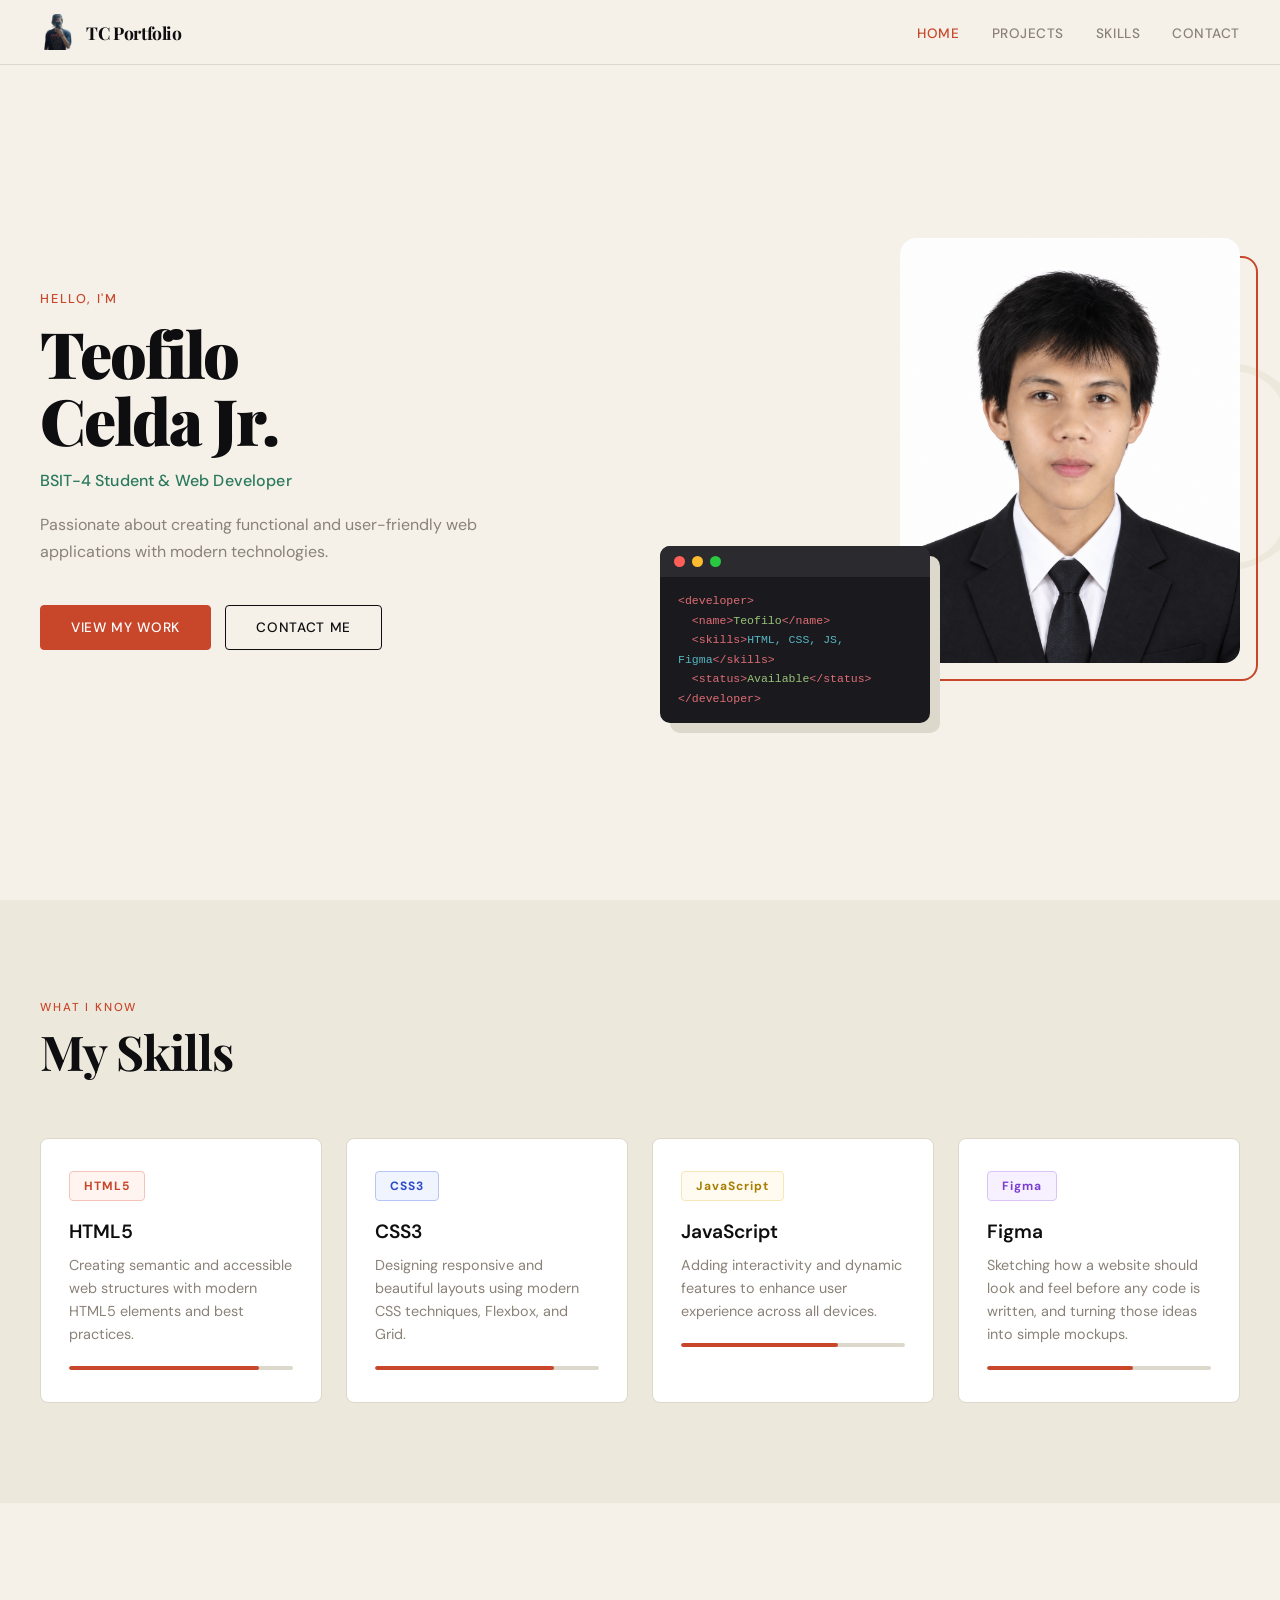
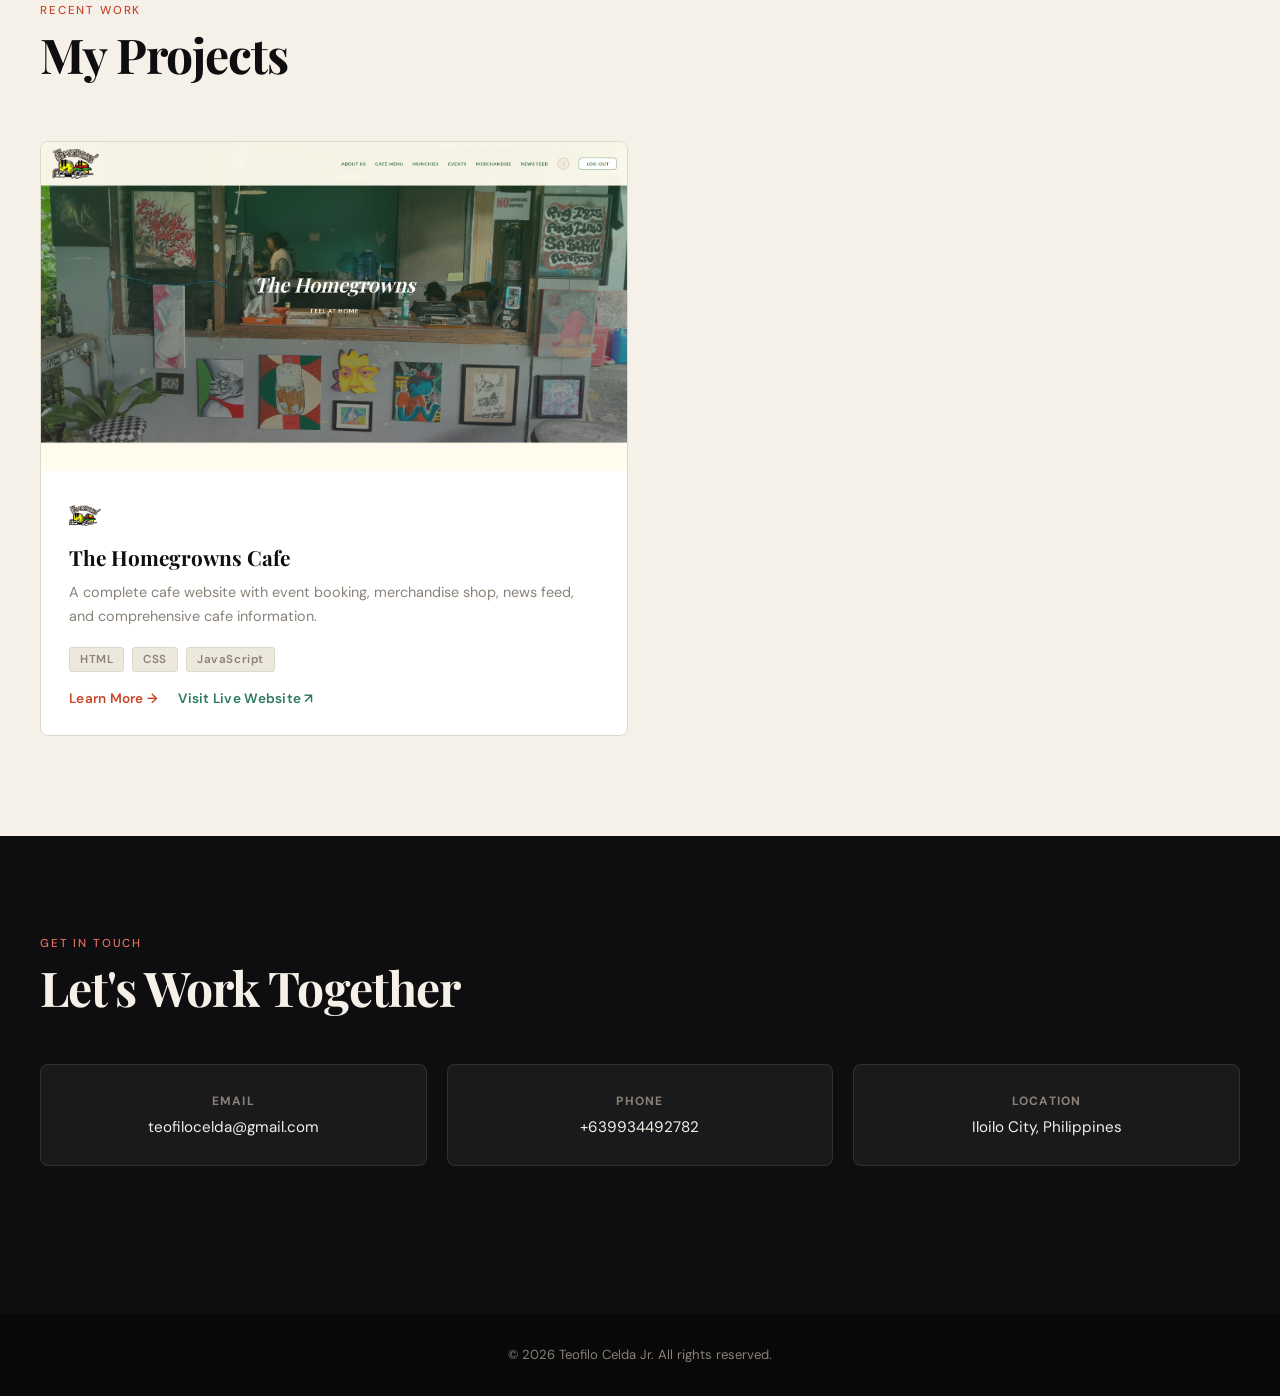
==== commit 9a4f5769: "Update index.html changed bsit 3 to bsit 4" ====
--- a/index.html
+++ b/index.html
@@ -719,7 +719,7 @@
             <div class="hero-text">
                 <p class="greeting">Hello, I'm</p>
                 <h1 class="hero-name">Teofilo<br>Celda Jr.</h1>
-                <p class="hero-title">BSIT-3 Student &amp; Web Developer</p>
+                <p class="hero-title">BSIT-4 Student &amp; Web Developer</p>
 
                 <p class="hero-desc">
                     Passionate about creating functional and user-friendly
